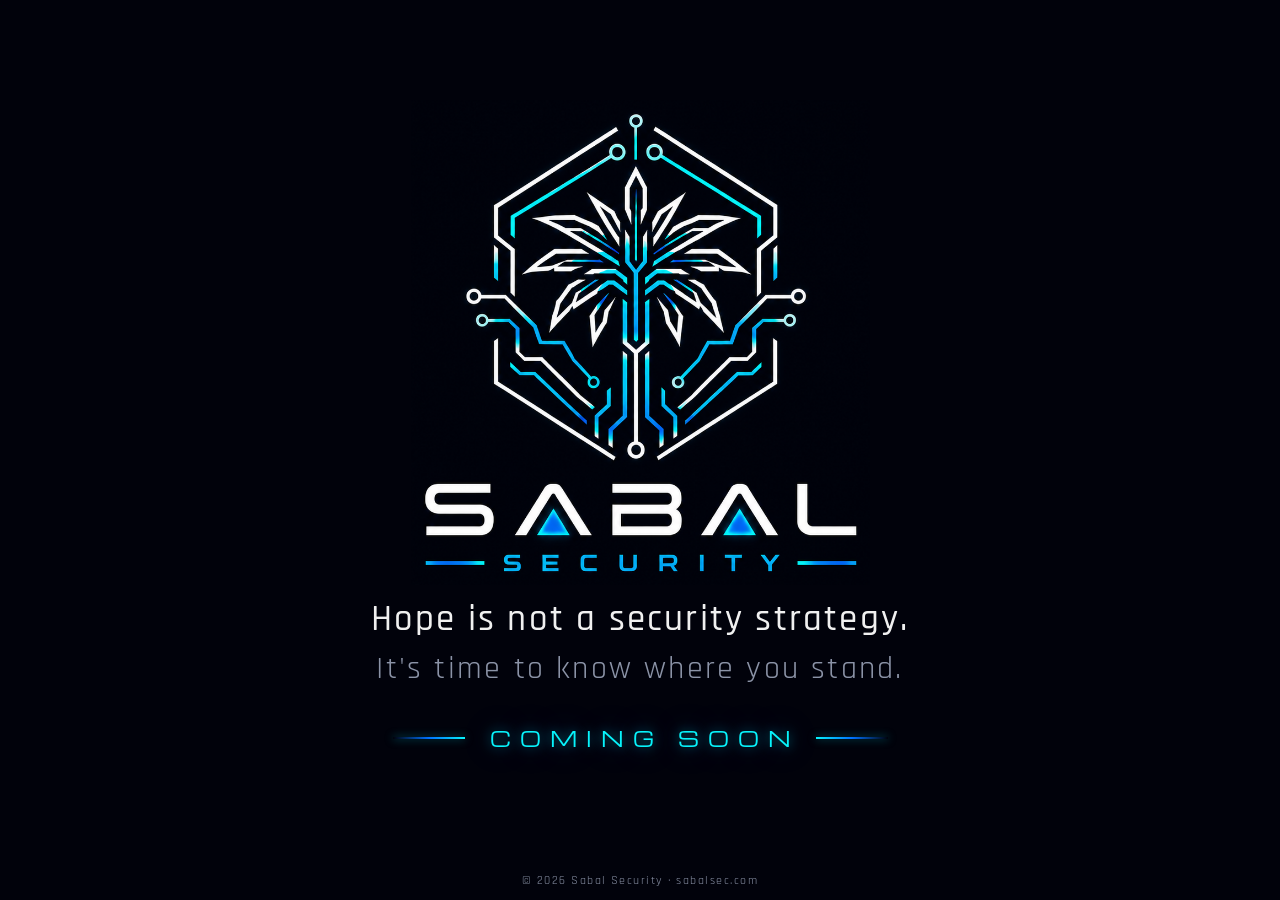
==== index.html @ d42659d3 "Add files via upload" ====
<!DOCTYPE html>
<html lang="en">
<head>
  <meta charset="UTF-8">
  <meta name="viewport" content="width=device-width, initial-scale=1.0">
  <title>Sabal Security — Coming Soon</title>
  <meta name="description" content="Sabal Security — penetration testing. Hope is not a security strategy. It's time to know where you stand. Coming soon.">
  <meta name="theme-color" content="#01020b">
  <link rel="canonical" href="https://sabalsec.com/">

  <!-- Open Graph / social -->
  <meta property="og:title" content="Sabal Security — Coming Soon">
  <meta property="og:description" content="Hope is not a security strategy. It's time to know where you stand.">
  <meta property="og:type" content="website">
  <meta property="og:url" content="https://sabalsec.com/">
  <meta property="og:image" content="https://sabalsec.com/assets/img/sabal-logo-full.png">

  <!-- Icons -->
  <link rel="icon" type="image/png" href="assets/img/favicon.png">
  <link rel="apple-touch-icon" href="assets/img/apple-touch-icon.png">

  <!-- Fonts -->
  <link rel="preconnect" href="https://fonts.googleapis.com">
  <link rel="preconnect" href="https://fonts.gstatic.com" crossorigin>
  <link href="https://fonts.googleapis.com/css2?family=Michroma&family=Rajdhani:wght@400;500&display=swap" rel="stylesheet">

  <link rel="stylesheet" href="css/style.css">
</head>
<body>
  <main class="page">
    <img class="hero-logo" src="assets/img/sabal-logo-full.png"
         alt="Sabal Security logo — circuit-style palm tree inside a hexagon" width="832" height="880">

    <h1 class="tagline">
      <span class="line">Hope is not a security strategy.</span>
      <span class="line line-2">It's time to know where you stand.</span>
    </h1>

    <p class="coming-soon" aria-label="Coming soon">COMING&nbsp;SOON</p>
  </main>

  <footer class="site-footer">
    &copy; 2026 Sabal Security &middot; sabalsec.com
  </footer>
</body>
</html>
---- css/style.css ----
/* ==========================================================================
   SABAL SECURITY — Site Stylesheet
   Design tokens + base styles shared by all pages.
   Palette sampled from the primary logo (Logo/sabal-full-logo.png).
   ========================================================================== */

/* ---- Design tokens -------------------------------------------------------- */
:root {
  --color-bg: #01020b;          /* matches logo background exactly */
  --color-surface: #060a18;     /* slightly lifted panels (future use) */
  --color-white: #f0f0f0;
  --color-cyan: #07f4fc;        /* bright neon cyan */
  --color-cyan-mid: #13d8dc;
  --color-blue: #0071ff;        /* electric blue */
  --color-blue-mid: #02a0d5;
  --color-dim: #8b93a7;         /* muted text on dark */

  --font-display: 'Michroma', 'Segoe UI', sans-serif;  /* wide, squared — echoes logo lettering */
  --font-body: 'Rajdhani', 'Segoe UI', sans-serif;

  --glow-cyan: 0 0 12px rgba(7, 244, 252, 0.55), 0 0 32px rgba(0, 113, 255, 0.35);
  --max-width: 1080px;
}

/* ---- Base ------------------------------------------------------------------ */
*, *::before, *::after { box-sizing: border-box; }

html, body {
  margin: 0;
  padding: 0;
  height: 100%;
}

body {
  background: var(--color-bg);
  color: var(--color-white);
  font-family: var(--font-body);
  font-weight: 400;
  -webkit-font-smoothing: antialiased;
  text-rendering: optimizeLegibility;
  min-height: 100vh;
  min-height: 100dvh;
  display: flex;
  flex-direction: column;
}

img { max-width: 100%; height: auto; display: block; }

a { color: var(--color-cyan-mid); text-decoration: none; }
a:hover, a:focus-visible { color: var(--color-cyan); }

/* ---- Layout ---------------------------------------------------------------- */
.page {
  flex: 1;
  min-height: 0;
  display: flex;
  flex-direction: column;
  align-items: center;
  justify-content: center;
  text-align: center;
  padding: 0.75rem 1.25rem 0;
}

.site-footer {
  flex-shrink: 0;
  padding: 0.75rem;
  font-size: 0.78rem;
  letter-spacing: 0.12em;
  color: var(--color-dim);
  text-align: center;
}

/* ---- Coming soon page ------------------------------------------------------ */
/* Logo asset is 832x880 (h = 1.058w); the 51vh width cap keeps its height ~54vh
   so logo + tagline + coming-soon + footer always fit one viewport. */
.hero-logo {
  width: min(80vw, 51vh, 500px);
  margin: 0 auto;
}

.tagline {
  margin: 0.5rem 0 0;
  font-size: clamp(1.4rem, 1.1rem + 1.7vw, 2.3rem);
  font-weight: 500;
  letter-spacing: 0.06em;
  line-height: 1.45;
}

.tagline .line {
  display: block;
}

.tagline .line-2 {
  color: var(--color-dim);
  font-weight: 400;
  font-size: 0.86em;
}

/* "COMING SOON" — echoes the — SECURITY — treatment in the logo */
.coming-soon {
  display: flex;
  align-items: center;
  gap: 1rem;
  margin-top: clamp(1.25rem, 3.5vh, 2.25rem);
  font-family: var(--font-display);
  font-size: clamp(0.9rem, 0.65rem + 1.1vw, 1.25rem);
  letter-spacing: 0.45em;
  text-indent: 0.45em; /* visually balance letter-spacing */
  color: var(--color-cyan);
  text-shadow: var(--glow-cyan);
  animation: pulse 3.2s ease-in-out infinite;
}

.coming-soon::before,
.coming-soon::after {
  content: "";
  display: block;
  width: clamp(2rem, 8vw, 4.5rem);
  height: 2px;
  background: linear-gradient(90deg, transparent, var(--color-blue), var(--color-cyan));
  box-shadow: 0 0 8px rgba(7, 244, 252, 0.5);
}

.coming-soon::after {
  background: linear-gradient(90deg, var(--color-cyan), var(--color-blue), transparent);
}

@keyframes pulse {
  0%, 100% { opacity: 1; }
  50% { opacity: 0.65; }
}

/* ---- Utility (future pages) ------------------------------------------------ */
.container {
  width: 100%;
  max-width: var(--max-width);
  margin-inline: auto;
  padding-inline: 1.25rem;
}

.text-cyan { color: var(--color-cyan); }
.text-dim { color: var(--color-dim); }

/* ---- Mobile ---------------------------------------------------------------- */
@media (max-width: 480px) {
  .hero-logo { width: min(86vw, 48vh); }
  .coming-soon { gap: 0.75rem; letter-spacing: 0.32em; text-indent: 0.32em; }
}

/* ---- Accessibility --------------------------------------------------------- */
@media (prefers-reduced-motion: reduce) {
  *, *::before, *::after { animation: none !important; transition: none !important; }
}
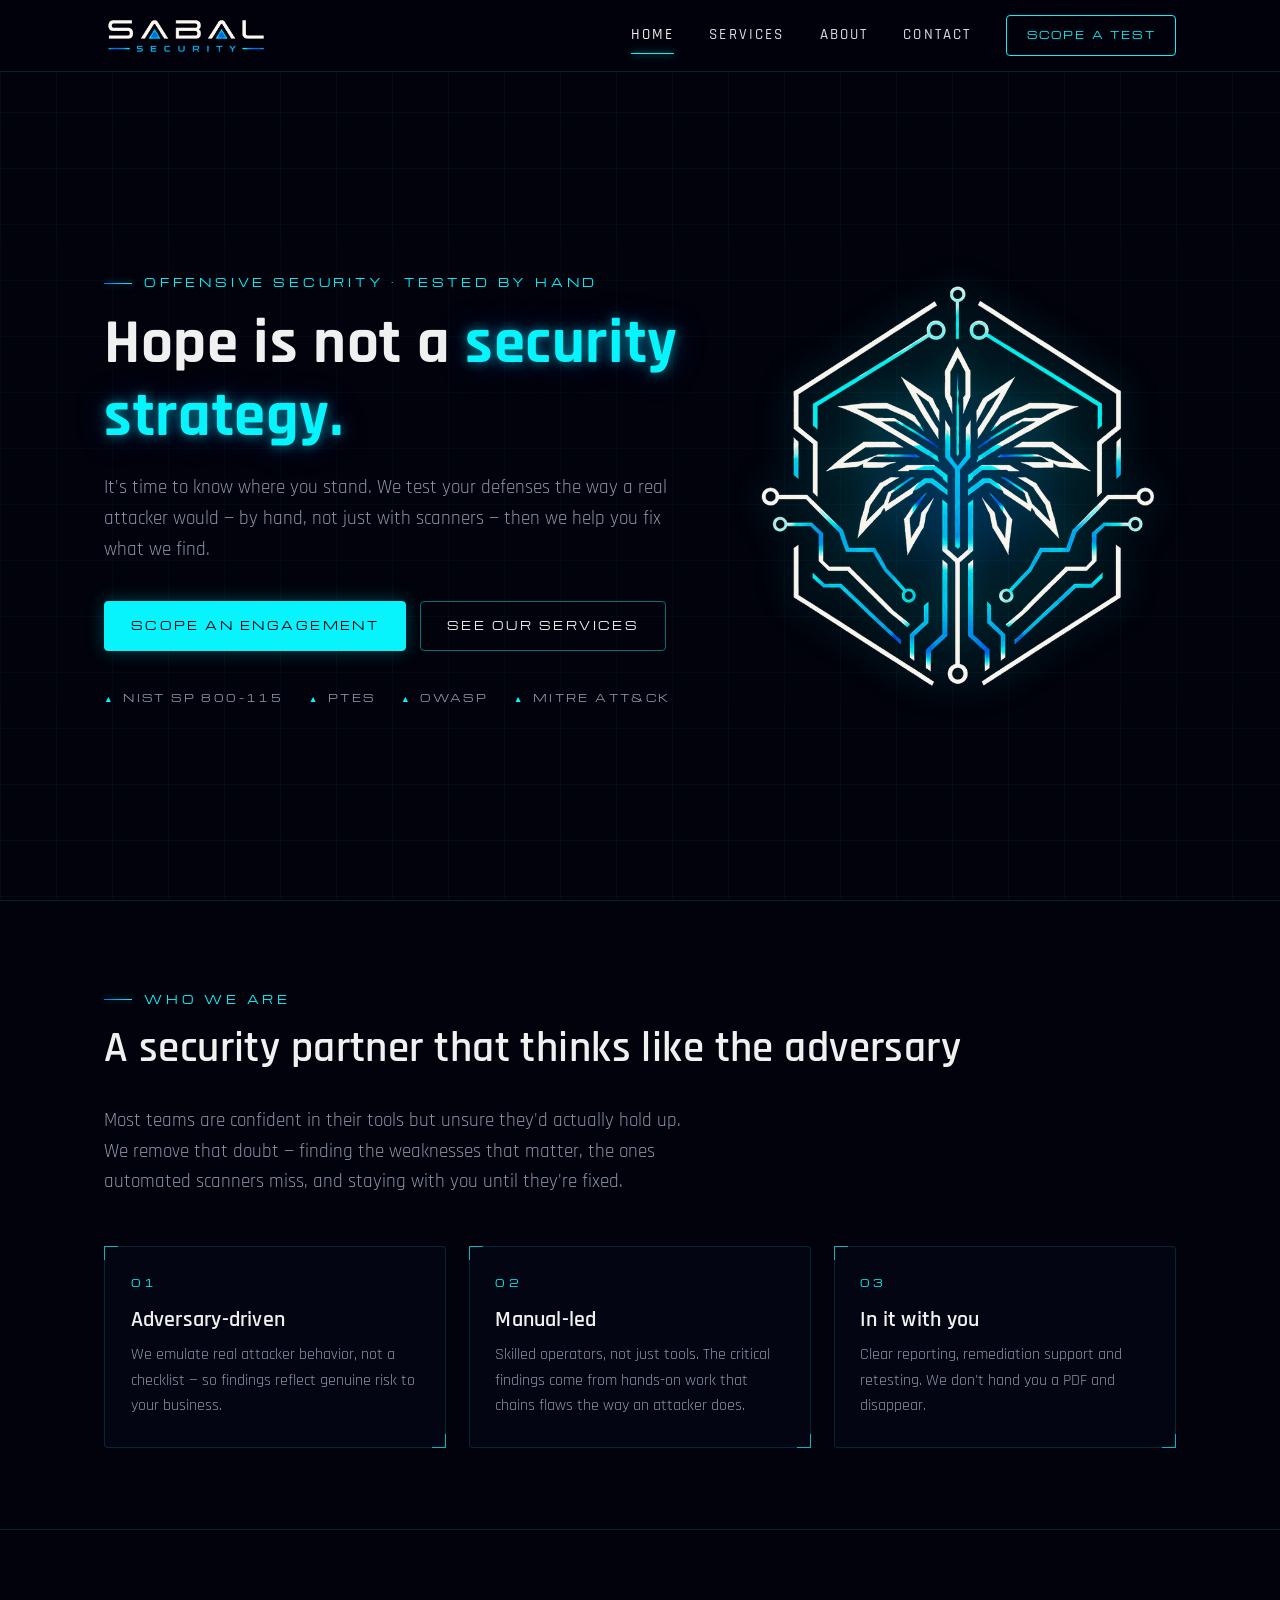
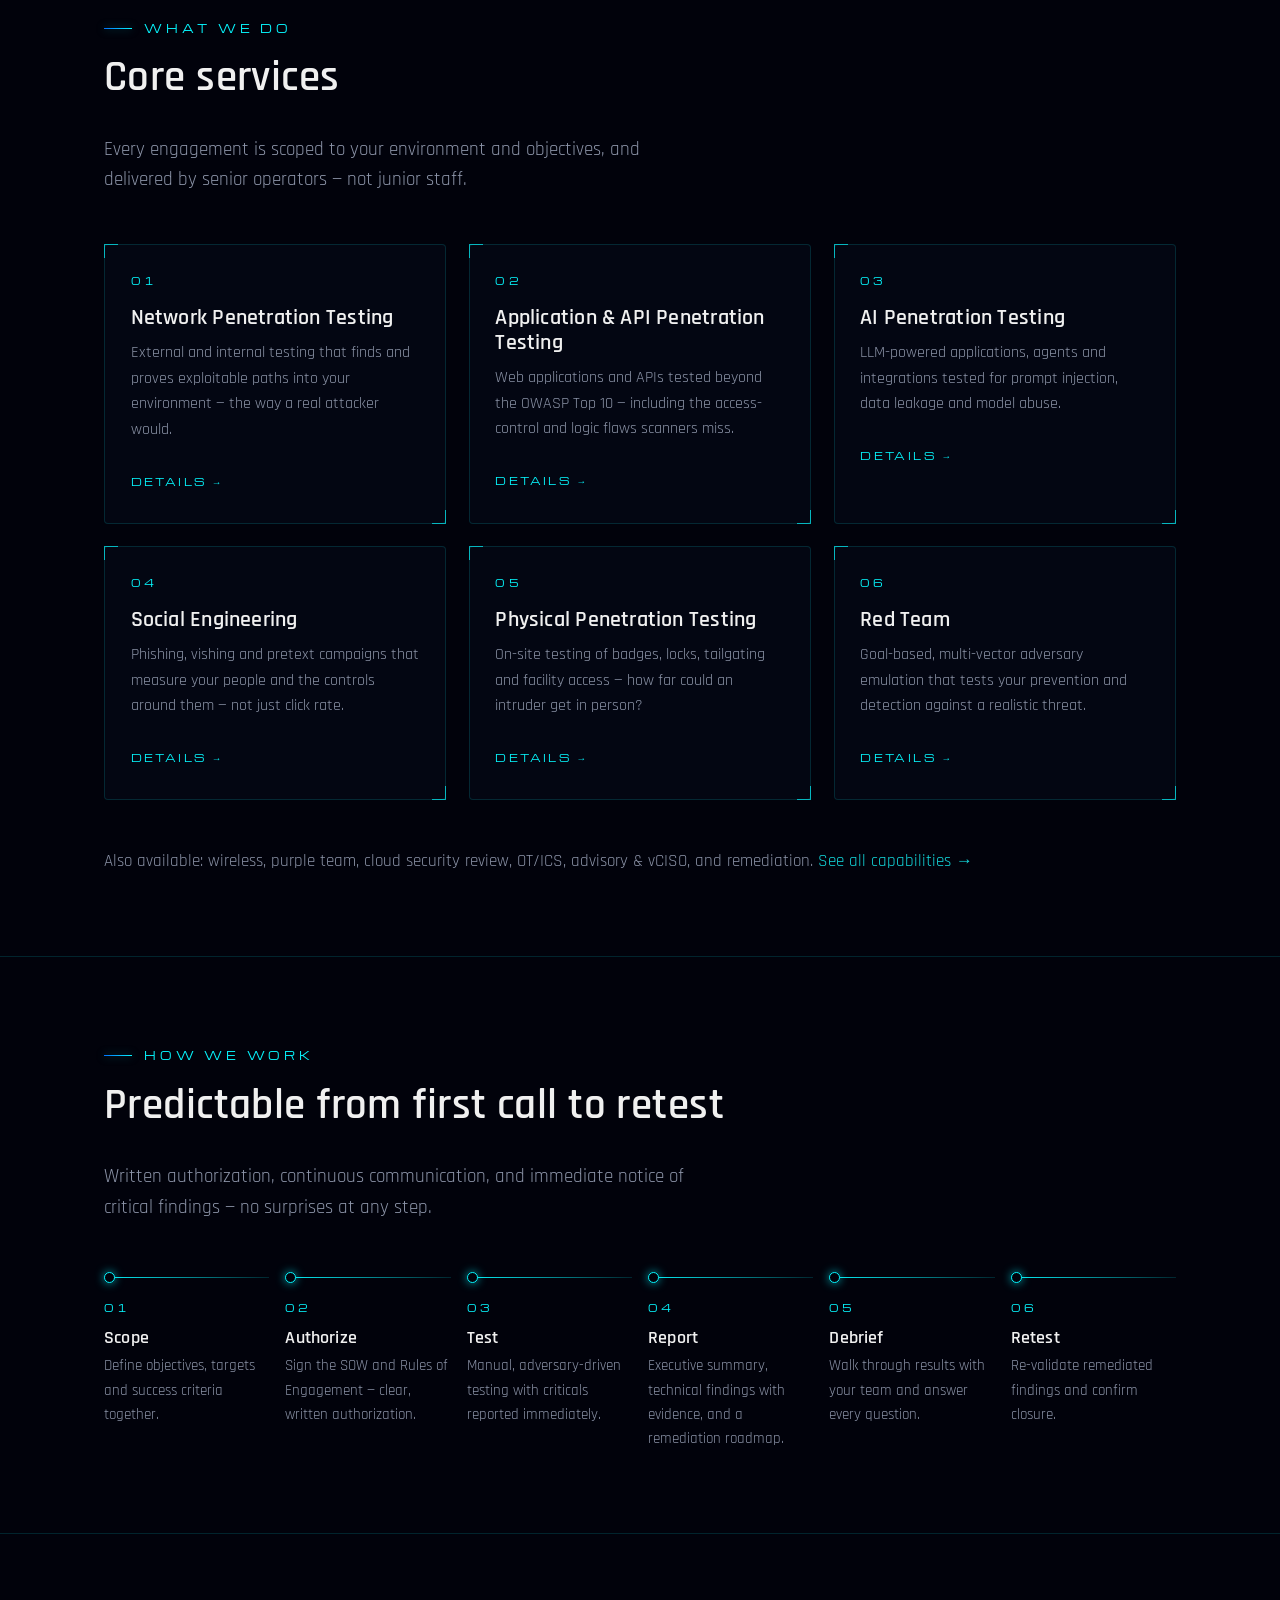
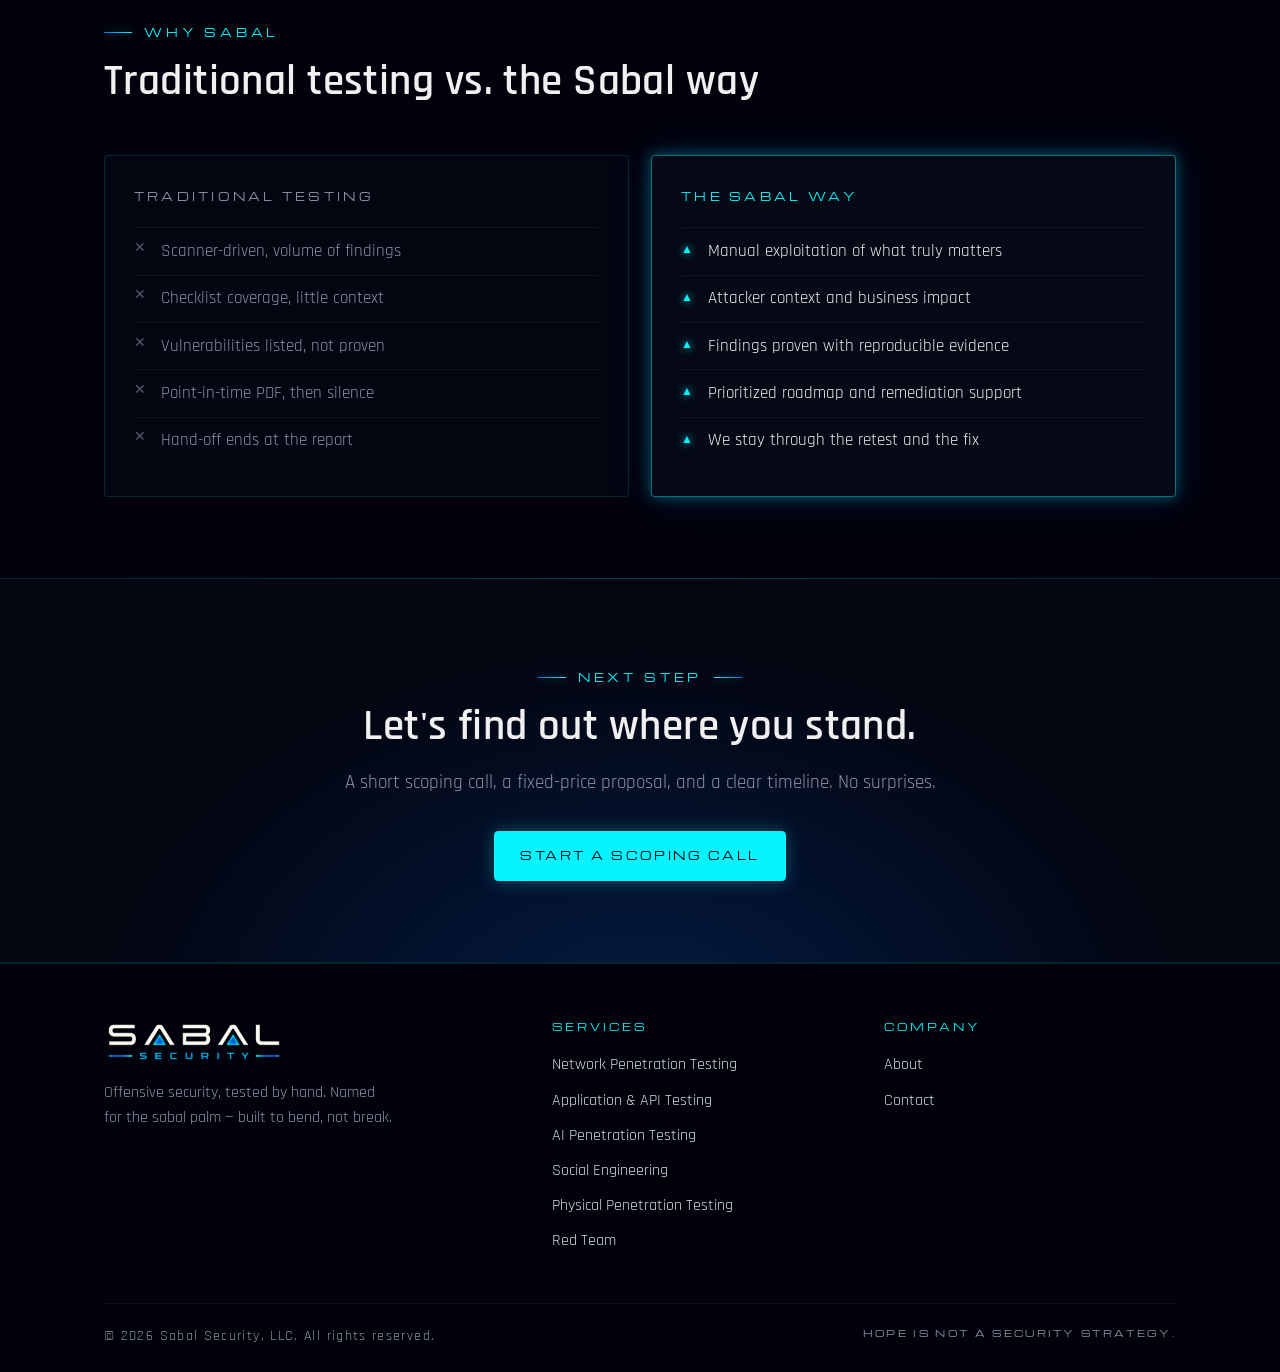
==== commit 29e5444c: "Sabal Security website" ====
--- a/index.html
+++ b/index.html
@@ -3,44 +3,266 @@
 <head>
   <meta charset="UTF-8">
   <meta name="viewport" content="width=device-width, initial-scale=1.0">
-  <title>Sabal Security — Coming Soon</title>
-  <meta name="description" content="Sabal Security — penetration testing. Hope is not a security strategy. It's time to know where you stand. Coming soon.">
+  <title>Sabal Security — Penetration Testing &amp; Offensive Security</title>
+  <meta name="description" content="Sabal Security is an offensive-security firm. Manual, expert-led penetration testing of your network, applications, AI, people and facilities — then we help you fix what we find.">
   <meta name="theme-color" content="#01020b">
   <link rel="canonical" href="https://sabalsec.com/">
 
-  <!-- Open Graph / social -->
-  <meta property="og:title" content="Sabal Security — Coming Soon">
+  <meta property="og:title" content="Sabal Security — Penetration Testing &amp; Offensive Security">
   <meta property="og:description" content="Hope is not a security strategy. It's time to know where you stand.">
   <meta property="og:type" content="website">
   <meta property="og:url" content="https://sabalsec.com/">
   <meta property="og:image" content="https://sabalsec.com/assets/img/sabal-logo-full.png">
 
-  <!-- Icons -->
   <link rel="icon" type="image/png" href="assets/img/favicon.png">
   <link rel="apple-touch-icon" href="assets/img/apple-touch-icon.png">
 
-  <!-- Fonts -->
   <link rel="preconnect" href="https://fonts.googleapis.com">
   <link rel="preconnect" href="https://fonts.gstatic.com" crossorigin>
-  <link href="https://fonts.googleapis.com/css2?family=Michroma&family=Rajdhani:wght@400;500&display=swap" rel="stylesheet">
-
+  <link href="https://fonts.googleapis.com/css2?family=Michroma&family=Rajdhani:wght@400;500;600;700&display=swap" rel="stylesheet">
   <link rel="stylesheet" href="css/style.css">
 </head>
 <body>
-  <main class="page">
-    <img class="hero-logo" src="assets/img/sabal-logo-full.png"
-         alt="Sabal Security logo — circuit-style palm tree inside a hexagon" width="832" height="880">
-
-    <h1 class="tagline">
-      <span class="line">Hope is not a security strategy.</span>
-      <span class="line line-2">It's time to know where you stand.</span>
-    </h1>
-
-    <p class="coming-soon" aria-label="Coming soon">COMING&nbsp;SOON</p>
+
+  <header class="nav">
+    <div class="container nav__inner">
+      <a class="nav__logo" href="index.html" aria-label="Sabal Security home">
+        <img src="assets/img/sabal-wordmark.png" alt="Sabal Security" width="540" height="132">
+      </a>
+      <button class="nav__toggle" aria-expanded="false" aria-controls="nav-links" aria-label="Toggle menu">
+        <span></span><span></span><span></span>
+      </button>
+      <nav class="nav__links" id="nav-links">
+        <a href="index.html" aria-current="page">Home</a>
+        <a href="services.html">Services</a>
+        <a href="about.html">About</a>
+        <a href="contact.html">Contact</a>
+        <a class="btn" href="contact.html">Scope a test</a>
+      </nav>
+    </div>
+  </header>
+
+  <main>
+
+    <!-- Hero -->
+    <section class="hero">
+      <div class="container hero__grid">
+        <div>
+          <p class="eyebrow">Offensive security · Tested by hand</p>
+          <h1>Hope is not a <span class="accent">security strategy.</span></h1>
+          <p class="lead">It's time to know where you stand. We test your defenses the way a real attacker would — by hand, not just with scanners — then we help you fix what we find.</p>
+          <div class="btn-row">
+            <a class="btn btn--primary" href="contact.html">Scope an engagement</a>
+            <a class="btn btn--ghost" href="services.html">See our services</a>
+          </div>
+          <div class="hero__meta">
+            <span>NIST SP 800-115</span>
+            <span>PTES</span>
+            <span>OWASP</span>
+            <span>MITRE ATT&amp;CK</span>
+          </div>
+        </div>
+        <div class="hero__mark">
+          <img src="assets/img/sabal-mark.png" alt="" width="689" height="700">
+        </div>
+      </div>
+    </section>
+
+    <!-- Who we are -->
+    <section class="section section--line">
+      <div class="container">
+        <p class="eyebrow">Who we are</p>
+        <h2>A security partner that thinks like the adversary</h2>
+        <p class="lead mt-2">Most teams are confident in their tools but unsure they'd actually hold up. We remove that doubt — finding the weaknesses that matter, the ones automated scanners miss, and staying with you until they're fixed.</p>
+
+        <div class="grid grid--3 mt-3">
+          <div class="card">
+            <span class="card__num">01</span>
+            <h3>Adversary-driven</h3>
+            <p>We emulate real attacker behavior, not a checklist — so findings reflect genuine risk to your business.</p>
+          </div>
+          <div class="card">
+            <span class="card__num">02</span>
+            <h3>Manual-led</h3>
+            <p>Skilled operators, not just tools. The critical findings come from hands-on work that chains flaws the way an attacker does.</p>
+          </div>
+          <div class="card">
+            <span class="card__num">03</span>
+            <h3>In it with you</h3>
+            <p>Clear reporting, remediation support and retesting. We don't hand you a PDF and disappear.</p>
+          </div>
+        </div>
+      </div>
+    </section>
+
+    <!-- Core services -->
+    <section class="section section--line" id="services">
+      <div class="container">
+        <p class="eyebrow">What we do</p>
+        <h2>Core services</h2>
+        <p class="lead mt-2">Every engagement is scoped to your environment and objectives, and delivered by senior operators — not junior staff.</p>
+
+        <div class="grid grid--3 mt-3">
+          <a class="card card--link" href="services.html#network">
+            <span class="card__num">01</span>
+            <h3>Network Penetration Testing</h3>
+            <p>External and internal testing that finds and proves exploitable paths into your environment — the way a real attacker would.</p>
+            <span class="card__more">Details</span>
+          </a>
+          <a class="card card--link" href="services.html#application">
+            <span class="card__num">02</span>
+            <h3>Application &amp; API Penetration Testing</h3>
+            <p>Web applications and APIs tested beyond the OWASP Top 10 — including the access-control and logic flaws scanners miss.</p>
+            <span class="card__more">Details</span>
+          </a>
+          <a class="card card--link" href="services.html#ai">
+            <span class="card__num">03</span>
+            <h3>AI Penetration Testing</h3>
+            <p>LLM-powered applications, agents and integrations tested for prompt injection, data leakage and model abuse.</p>
+            <span class="card__more">Details</span>
+          </a>
+          <a class="card card--link" href="services.html#social">
+            <span class="card__num">04</span>
+            <h3>Social Engineering</h3>
+            <p>Phishing, vishing and pretext campaigns that measure your people and the controls around them — not just click rate.</p>
+            <span class="card__more">Details</span>
+          </a>
+          <a class="card card--link" href="services.html#physical">
+            <span class="card__num">05</span>
+            <h3>Physical Penetration Testing</h3>
+            <p>On-site testing of badges, locks, tailgating and facility access — how far could an intruder get in person?</p>
+            <span class="card__more">Details</span>
+          </a>
+          <a class="card card--link" href="services.html#redteam">
+            <span class="card__num">06</span>
+            <h3>Red Team</h3>
+            <p>Goal-based, multi-vector adversary emulation that tests your prevention and detection against a realistic threat.</p>
+            <span class="card__more">Details</span>
+          </a>
+        </div>
+
+        <p class="mt-3" style="color:var(--dim)">Also available: wireless, purple team, cloud security review, OT/ICS, advisory &amp; vCISO, and remediation. <a href="services.html#more">See all capabilities →</a></p>
+      </div>
+    </section>
+
+    <!-- How we work -->
+    <section class="section section--line">
+      <div class="container">
+        <p class="eyebrow">How we work</p>
+        <h2>Predictable from first call to retest</h2>
+        <p class="lead mt-2">Written authorization, continuous communication, and immediate notice of critical findings — no surprises at any step.</p>
+
+        <div class="process mt-3">
+          <div class="process__step">
+            <span class="process__num">01</span>
+            <h3>Scope</h3>
+            <p>Define objectives, targets and success criteria together.</p>
+          </div>
+          <div class="process__step">
+            <span class="process__num">02</span>
+            <h3>Authorize</h3>
+            <p>Sign the SOW and Rules of Engagement — clear, written authorization.</p>
+          </div>
+          <div class="process__step">
+            <span class="process__num">03</span>
+            <h3>Test</h3>
+            <p>Manual, adversary-driven testing with criticals reported immediately.</p>
+          </div>
+          <div class="process__step">
+            <span class="process__num">04</span>
+            <h3>Report</h3>
+            <p>Executive summary, technical findings with evidence, and a remediation roadmap.</p>
+          </div>
+          <div class="process__step">
+            <span class="process__num">05</span>
+            <h3>Debrief</h3>
+            <p>Walk through results with your team and answer every question.</p>
+          </div>
+          <div class="process__step">
+            <span class="process__num">06</span>
+            <h3>Retest</h3>
+            <p>Re-validate remediated findings and confirm closure.</p>
+          </div>
+        </div>
+      </div>
+    </section>
+
+    <!-- Why Sabal -->
+    <section class="section section--line">
+      <div class="container">
+        <p class="eyebrow">Why Sabal</p>
+        <h2>Traditional testing vs. the Sabal way</h2>
+
+        <div class="compare mt-3">
+          <div class="compare__col">
+            <p class="compare__title">Traditional testing</p>
+            <ul>
+              <li>Scanner-driven, volume of findings</li>
+              <li>Checklist coverage, little context</li>
+              <li>Vulnerabilities listed, not proven</li>
+              <li>Point-in-time PDF, then silence</li>
+              <li>Hand-off ends at the report</li>
+            </ul>
+          </div>
+          <div class="compare__col compare__col--sabal">
+            <p class="compare__title">The Sabal way</p>
+            <ul>
+              <li>Manual exploitation of what truly matters</li>
+              <li>Attacker context and business impact</li>
+              <li>Findings proven with reproducible evidence</li>
+              <li>Prioritized roadmap and remediation support</li>
+              <li>We stay through the retest and the fix</li>
+            </ul>
+          </div>
+        </div>
+      </div>
+    </section>
+
+    <!-- CTA -->
+    <section class="cta-band">
+      <div class="container">
+        <p class="eyebrow center">Next step</p>
+        <h2>Let's find out where you stand.</h2>
+        <p class="lead">A short scoping call, a fixed-price proposal, and a clear timeline. No surprises.</p>
+        <a class="btn btn--primary" href="contact.html">Start a scoping call</a>
+      </div>
+    </section>
+
   </main>
 
-  <footer class="site-footer">
-    &copy; 2026 Sabal Security &middot; sabalsec.com
+  <footer class="footer">
+    <div class="container">
+      <div class="footer__grid">
+        <div class="footer__brand">
+          <img src="assets/img/sabal-wordmark.png" alt="Sabal Security" width="540" height="132">
+          <p>Offensive security, tested by hand. Named for the sabal palm — built to bend, not break.</p>
+        </div>
+        <div>
+          <p class="footer__title">Services</p>
+          <ul>
+            <li><a href="services.html#network">Network Penetration Testing</a></li>
+            <li><a href="services.html#application">Application &amp; API Testing</a></li>
+            <li><a href="services.html#ai">AI Penetration Testing</a></li>
+            <li><a href="services.html#social">Social Engineering</a></li>
+            <li><a href="services.html#physical">Physical Penetration Testing</a></li>
+            <li><a href="services.html#redteam">Red Team</a></li>
+          </ul>
+        </div>
+        <div>
+          <p class="footer__title">Company</p>
+          <ul>
+            <li><a href="about.html">About</a></li>
+            <li><a href="contact.html">Contact</a></li>
+          </ul>
+        </div>
+      </div>
+      <div class="footer__bottom">
+        <span>&copy; 2026 Sabal Security, LLC. All rights reserved.</span>
+        <span class="footer__tag">Hope is not a security strategy.</span>
+      </div>
+    </div>
   </footer>
+
+  <script src="js/main.js" defer></script>
 </body>
 </html>
--- a/css/style.css
+++ b/css/style.css
@@ -1,153 +1,680 @@
 /* ==========================================================================
    SABAL SECURITY — Site Stylesheet
-   Design tokens + base styles shared by all pages.
-   Palette sampled from the primary logo (Logo/sabal-full-logo.png).
+   Design tokens + base + components, shared by every page.
+   Palette sampled from the primary logo.
    ========================================================================== */
 
-/* ---- Design tokens -------------------------------------------------------- */
+/* ---- Tokens ---------------------------------------------------------------- */
 :root {
-  --color-bg: #01020b;          /* matches logo background exactly */
-  --color-surface: #060a18;     /* slightly lifted panels (future use) */
-  --color-white: #f0f0f0;
-  --color-cyan: #07f4fc;        /* bright neon cyan */
-  --color-cyan-mid: #13d8dc;
-  --color-blue: #0071ff;        /* electric blue */
-  --color-blue-mid: #02a0d5;
-  --color-dim: #8b93a7;         /* muted text on dark */
-
-  --font-display: 'Michroma', 'Segoe UI', sans-serif;  /* wide, squared — echoes logo lettering */
+  --bg: #01020b;
+  --bg-2: #060a18;
+  --bg-3: #0a1226;
+  --white: #f0f0f0;
+  --text: #d5dae6;
+  --dim: #8b93a7;
+  --cyan: #07f4fc;
+  --cyan-mid: #13d8dc;
+  --blue: #0071ff;
+  --blue-mid: #02a0d5;
+
+  --line: rgba(7, 244, 252, 0.14);
+  --line-strong: rgba(7, 244, 252, 0.45);
+  --glow: 0 0 14px rgba(7, 244, 252, 0.35), 0 0 40px rgba(0, 113, 255, 0.18);
+  --glow-text: 0 0 12px rgba(7, 244, 252, 0.55), 0 0 32px rgba(0, 113, 255, 0.35);
+
+  --font-display: 'Michroma', 'Segoe UI', sans-serif;
   --font-body: 'Rajdhani', 'Segoe UI', sans-serif;
 
-  --glow-cyan: 0 0 12px rgba(7, 244, 252, 0.55), 0 0 32px rgba(0, 113, 255, 0.35);
-  --max-width: 1080px;
+  --container: 1120px;
+  --nav-h: 72px;
+  --radius: 4px;
 }
 
 /* ---- Base ------------------------------------------------------------------ */
 *, *::before, *::after { box-sizing: border-box; }
 
-html, body {
+html { scroll-behavior: smooth; -webkit-text-size-adjust: 100%; }
+
+body {
   margin: 0;
-  padding: 0;
-  height: 100%;
-}
-
-body {
-  background: var(--color-bg);
-  color: var(--color-white);
+  background: var(--bg);
+  color: var(--text);
   font-family: var(--font-body);
-  font-weight: 400;
+  font-size: 1.0625rem;
+  line-height: 1.6;
   -webkit-font-smoothing: antialiased;
   text-rendering: optimizeLegibility;
-  min-height: 100vh;
-  min-height: 100dvh;
+  overflow-x: hidden;
+}
+
+/* Tron grid — fixed, faint, fades toward the bottom */
+body::before {
+  content: "";
+  position: fixed;
+  inset: 0;
+  z-index: -1;
+  pointer-events: none;
+  background-image:
+    linear-gradient(rgba(7, 244, 252, 0.055) 1px, transparent 1px),
+    linear-gradient(90deg, rgba(7, 244, 252, 0.055) 1px, transparent 1px);
+  background-size: 56px 56px;
+  -webkit-mask-image: linear-gradient(to bottom, rgba(0,0,0,1) 0%, rgba(0,0,0,0.55) 45%, rgba(0,0,0,0.85) 100%);
+          mask-image: linear-gradient(to bottom, rgba(0,0,0,1) 0%, rgba(0,0,0,0.55) 45%, rgba(0,0,0,0.85) 100%);
+}
+
+img { max-width: 100%; height: auto; display: block; }
+
+a { color: var(--cyan-mid); text-decoration: none; transition: color .2s ease; }
+a:hover, a:focus-visible { color: var(--cyan); }
+
+h1, h2, h3, h4 {
+  margin: 0;
+  color: var(--white);
+  font-family: var(--font-body);
+  font-weight: 600;
+  line-height: 1.15;
+  letter-spacing: 0.01em;
+}
+h1 { font-size: clamp(2.3rem, 1.4rem + 3.2vw, 4rem); font-weight: 700; }
+h2 { font-size: clamp(1.8rem, 1.3rem + 1.8vw, 2.7rem); }
+h3 { font-size: 1.35rem; }
+p  { margin: 0 0 1rem; }
+p:last-child { margin-bottom: 0; }
+
+ul { margin: 0; padding: 0; list-style: none; }
+
+.container {
+  width: 100%;
+  max-width: var(--container);
+  margin-inline: auto;
+  padding-inline: 1.5rem;
+}
+
+.section { padding: clamp(4rem, 9vh, 6.5rem) 0; }
+.section--tight { padding: clamp(2.5rem, 6vh, 4rem) 0; }
+.section--line { border-top: 1px solid var(--line); }
+
+.lead { font-size: 1.2rem; color: var(--dim); max-width: 60ch; }
+.center { text-align: center; }
+.center .lead { margin-inline: auto; }
+.mt-2 { margin-top: 2rem; }
+.mt-3 { margin-top: 3rem; }
+
+:focus-visible { outline: 2px solid var(--cyan); outline-offset: 3px; }
+
+/* ---- Eyebrow / labels (echoes the — SECURITY — treatment) ------------------ */
+.eyebrow {
+  display: inline-flex;
+  align-items: center;
+  gap: 0.75rem;
+  margin: 0 0 1rem;
+  font-family: var(--font-display);
+  font-size: 0.68rem;
+  letter-spacing: 0.35em;
+  text-transform: uppercase;
+  color: var(--cyan);
+}
+.eyebrow::before {
+  content: "";
+  width: 28px;
+  height: 1px;
+  background: linear-gradient(90deg, var(--blue), var(--cyan));
+  box-shadow: 0 0 8px rgba(7, 244, 252, 0.5);
+}
+.center .eyebrow::after,
+.eyebrow.center::after {
+  content: "";
+  width: 28px;
+  height: 1px;
+  background: linear-gradient(90deg, var(--cyan), var(--blue));
+  box-shadow: 0 0 8px rgba(7, 244, 252, 0.5);
+}
+
+/* Glowing divider line */
+.rule {
+  height: 1px;
+  border: 0;
+  margin: 0;
+  background: linear-gradient(90deg, transparent, var(--blue) 30%, var(--cyan) 50%, var(--blue) 70%, transparent);
+  box-shadow: 0 0 10px rgba(7, 244, 252, 0.35);
+  opacity: 0.8;
+}
+
+/* ---- Buttons --------------------------------------------------------------- */
+.btn {
+  display: inline-flex;
+  align-items: center;
+  justify-content: center;
+  gap: 0.6rem;
+  padding: 0.95rem 1.6rem;
+  border: 1px solid var(--cyan);
+  border-radius: var(--radius);
+  background: transparent;
+  color: var(--cyan);
+  font-family: var(--font-display);
+  font-size: 0.7rem;
+  letter-spacing: 0.22em;
+  text-transform: uppercase;
+  cursor: pointer;
+  transition: background .2s ease, color .2s ease, box-shadow .2s ease, transform .2s ease;
+}
+.btn:hover, .btn:focus-visible {
+  background: rgba(7, 244, 252, 0.1);
+  color: var(--cyan);
+  box-shadow: var(--glow);
+  transform: translateY(-1px);
+}
+.btn--primary {
+  background: var(--cyan);
+  color: var(--bg);
+  box-shadow: 0 0 18px rgba(7, 244, 252, 0.28);
+}
+.btn--primary:hover, .btn--primary:focus-visible {
+  background: #4ff7fd;
+  color: var(--bg);
+  box-shadow: 0 0 26px rgba(7, 244, 252, 0.5);
+}
+.btn--ghost { border-color: var(--line-strong); color: var(--white); }
+.btn--ghost:hover { border-color: var(--cyan); }
+.btn-row { display: flex; flex-wrap: wrap; gap: 0.9rem; }
+
+/* ---- Navigation ------------------------------------------------------------ */
+.nav {
+  position: sticky;
+  top: 0;
+  z-index: 50;
+  height: var(--nav-h);
+  background: rgba(1, 2, 11, 0.78);
+  backdrop-filter: blur(12px);
+  -webkit-backdrop-filter: blur(12px);
+  border-bottom: 1px solid var(--line);
+}
+.nav__inner {
+  height: 100%;
+  display: flex;
+  align-items: center;
+  justify-content: space-between;
+  gap: 1.5rem;
+}
+.nav__logo img { height: 40px; width: auto; }
+.nav__links {
+  display: flex;
+  align-items: center;
+  gap: 2.2rem;
+}
+.nav__links a {
+  font-family: var(--font-body);
+  font-weight: 500;
+  font-size: 0.95rem;
+  letter-spacing: 0.14em;
+  text-transform: uppercase;
+  color: var(--text);
+  position: relative;
+  padding: 0.4rem 0;
+}
+.nav__links a::after {
+  content: "";
+  position: absolute;
+  left: 0; right: 0; bottom: 0;
+  height: 1px;
+  background: var(--cyan);
+  box-shadow: 0 0 8px var(--cyan);
+  transform: scaleX(0);
+  transform-origin: left;
+  transition: transform .25s ease;
+}
+.nav__links a:hover::after,
+.nav__links a[aria-current="page"]::after { transform: scaleX(1); }
+.nav__links a[aria-current="page"] { color: var(--white); }
+.nav__links .btn {
+  padding: 0.7rem 1.2rem;
+  font-family: var(--font-display);
+  font-size: 0.62rem;
+  letter-spacing: 0.22em;
+  color: var(--cyan);
+}
+.nav__links .btn::after { display: none; }
+
+.nav__toggle {
+  display: none;
+  width: 44px; height: 44px;
+  padding: 0;
+  border: 1px solid var(--line-strong);
+  border-radius: var(--radius);
+  background: transparent;
+  cursor: pointer;
+  flex-direction: column;
+  align-items: center;
+  justify-content: center;
+  gap: 6px;
+}
+.nav__toggle span {
+  display: block;
+  width: 20px; height: 2px;
+  background: var(--cyan);
+  box-shadow: 0 0 6px var(--cyan);
+  transition: transform .25s ease, opacity .25s ease;
+}
+.nav__toggle[aria-expanded="true"] span:nth-child(1) { transform: translateY(8px) rotate(45deg); }
+.nav__toggle[aria-expanded="true"] span:nth-child(2) { opacity: 0; }
+.nav__toggle[aria-expanded="true"] span:nth-child(3) { transform: translateY(-8px) rotate(-45deg); }
+
+/* ---- Hero ------------------------------------------------------------------ */
+.hero {
+  position: relative;
+  min-height: calc(100vh - var(--nav-h));
+  min-height: calc(100dvh - var(--nav-h));
+  display: flex;
+  align-items: center;
+  padding: 3rem 0;
+  overflow: hidden;
+}
+.hero__grid {
+  display: grid;
+  grid-template-columns: 1.15fr 0.85fr;
+  align-items: center;
+  gap: 3rem;
+}
+.hero h1 { margin-bottom: 1.25rem; }
+.hero h1 .accent { color: var(--cyan); text-shadow: var(--glow-text); }
+.hero .lead { margin-bottom: 2.2rem; }
+.hero__mark {
+  position: relative;
+  display: flex;
+  justify-content: center;
+}
+.hero__mark::before {
+  content: "";
+  position: absolute;
+  inset: 10%;
+  border-radius: 50%;
+  background: radial-gradient(circle, rgba(0, 113, 255, 0.28) 0%, rgba(7, 244, 252, 0.08) 45%, transparent 70%);
+  filter: blur(10px);
+}
+.hero__mark img {
+  position: relative;
+  width: min(100%, 420px);
+  filter: drop-shadow(0 0 18px rgba(7, 244, 252, 0.35));
+  animation: float 7s ease-in-out infinite;
+}
+@keyframes float {
+  0%, 100% { transform: translateY(0); }
+  50% { transform: translateY(-10px); }
+}
+.hero__meta {
+  display: flex;
+  flex-wrap: wrap;
+  gap: 0.6rem 1.6rem;
+  margin-top: 2.5rem;
+  font-family: var(--font-display);
+  font-size: 0.6rem;
+  letter-spacing: 0.25em;
+  text-transform: uppercase;
+  color: var(--dim);
+}
+.hero__meta span::before { content: "▲"; color: var(--cyan); font-size: 0.55rem; margin-right: 0.5rem; }
+
+/* Sub-page header */
+.page-head {
+  padding: clamp(3.5rem, 9vh, 6rem) 0 clamp(2.5rem, 6vh, 4rem);
+  border-bottom: 1px solid var(--line);
+}
+.page-head h1 { margin-bottom: 1rem; }
+
+/* ---- Cards ----------------------------------------------------------------- */
+.grid { display: grid; gap: 1.4rem; }
+.grid--2 { grid-template-columns: repeat(2, minmax(0, 1fr)); }
+.grid--3 { grid-template-columns: repeat(3, minmax(0, 1fr)); }
+.grid--4 { grid-template-columns: repeat(4, minmax(0, 1fr)); }
+
+.card {
+  position: relative;
+  padding: 1.75rem 1.6rem;
+  background: rgba(6, 10, 24, 0.6);
+  border: 1px solid var(--line);
+  border-radius: var(--radius);
+  transition: border-color .25s ease, box-shadow .25s ease, transform .25s ease;
+}
+/* HUD corner brackets */
+.card::before, .card::after {
+  content: "";
+  position: absolute;
+  width: 14px; height: 14px;
+  border-color: var(--cyan);
+  border-style: solid;
+  opacity: 0.7;
+  transition: opacity .25s ease;
+}
+.card::before { top: -1px; left: -1px; border-width: 1px 0 0 1px; }
+.card::after  { bottom: -1px; right: -1px; border-width: 0 1px 1px 0; }
+.card:hover { border-color: var(--line-strong); box-shadow: var(--glow); transform: translateY(-3px); }
+.card:hover::before, .card:hover::after { opacity: 1; }
+
+.card__num {
+  display: block;
+  margin-bottom: 1rem;
+  font-family: var(--font-display);
+  font-size: 0.65rem;
+  letter-spacing: 0.3em;
+  color: var(--cyan);
+}
+.card h3 { margin-bottom: 0.6rem; }
+.card p { color: var(--dim); font-size: 1rem; }
+.card--link { display: block; color: inherit; }
+.card--link .card__more {
+  display: inline-block;
+  margin-top: 1rem;
+  font-family: var(--font-display);
+  font-size: 0.6rem;
+  letter-spacing: 0.25em;
+  text-transform: uppercase;
+  color: var(--cyan);
+}
+.card--link .card__more::after { content: " →"; }
+
+/* ---- Process (How we work) ------------------------------------------------- */
+.process {
+  display: grid;
+  grid-template-columns: repeat(6, minmax(0, 1fr));
+  gap: 1rem;
+  counter-reset: step;
+}
+.process__step { position: relative; padding-top: 1.4rem; }
+.process__step::before {
+  content: "";
+  position: absolute;
+  top: 5px; left: 0; right: 0;
+  height: 1px;
+  background: linear-gradient(90deg, var(--cyan), rgba(7, 244, 252, 0.15));
+}
+.process__step::after {
+  content: "";
+  position: absolute;
+  top: 0; left: 0;
+  width: 11px; height: 11px;
+  border-radius: 50%;
+  border: 1px solid var(--cyan);
+  background: var(--bg);
+  box-shadow: 0 0 10px rgba(7, 244, 252, 0.7);
+}
+.process__num {
+  font-family: var(--font-display);
+  font-size: 0.62rem;
+  letter-spacing: 0.3em;
+  color: var(--cyan);
+}
+.process__step h3 { font-size: 1.15rem; margin: 0.35rem 0 0.4rem; }
+.process__step p { color: var(--dim); font-size: 0.95rem; }
+
+/* ---- Compare (Traditional vs Sabal) ---------------------------------------- */
+.compare { display: grid; grid-template-columns: 1fr 1fr; gap: 1.4rem; }
+.compare__col {
+  padding: 2rem 1.8rem;
+  border: 1px solid var(--line);
+  border-radius: var(--radius);
+  background: rgba(6, 10, 24, 0.5);
+}
+.compare__col--sabal {
+  border-color: var(--line-strong);
+  box-shadow: var(--glow);
+  background: rgba(6, 10, 24, 0.85);
+}
+.compare__title {
+  font-family: var(--font-display);
+  font-size: 0.68rem;
+  letter-spacing: 0.3em;
+  text-transform: uppercase;
+  margin-bottom: 1.4rem;
+  color: var(--dim);
+}
+.compare__col--sabal .compare__title { color: var(--cyan); }
+.compare li {
+  position: relative;
+  padding: 0.6rem 0 0.6rem 1.7rem;
+  border-top: 1px solid rgba(255,255,255,0.05);
+  color: var(--dim);
+}
+.compare li::before {
+  content: "✕";
+  position: absolute; left: 0; top: 0.6rem;
+  font-size: 0.85rem;
+  color: rgba(139, 147, 167, 0.6);
+}
+.compare__col--sabal li { color: var(--white); }
+.compare__col--sabal li::before { content: "▲"; color: var(--cyan); text-shadow: 0 0 8px var(--cyan); font-size: 0.75rem; top: 0.75rem; }
+
+/* ---- Lists ----------------------------------------------------------------- */
+.list-check li {
+  position: relative;
+  padding: 0.35rem 0 0.35rem 1.5rem;
+  color: var(--text);
+}
+.list-check li::before {
+  content: "▲";
+  position: absolute; left: 0; top: 0.5rem;
+  font-size: 0.65rem;
+  color: var(--cyan);
+  text-shadow: 0 0 8px var(--cyan);
+}
+
+.tags { display: flex; flex-wrap: wrap; gap: 0.5rem; }
+.tag {
+  display: inline-block;
+  padding: 0.45rem 0.8rem;
+  border: 1px solid var(--line);
+  border-radius: var(--radius);
+  font-family: var(--font-display);
+  font-size: 0.58rem;
+  letter-spacing: 0.22em;
+  text-transform: uppercase;
+  color: var(--text);
+  background: rgba(6, 10, 24, 0.6);
+}
+.tag--cyan { color: var(--cyan); border-color: var(--line-strong); }
+
+/* ---- Service detail (services page) ---------------------------------------- */
+.service {
+  display: grid;
+  grid-template-columns: 0.9fr 1.1fr;
+  gap: 2.5rem 3.5rem;
+  padding: clamp(2.5rem, 6vh, 3.75rem) 0;
+  border-top: 1px solid var(--line);
+  scroll-margin-top: calc(var(--nav-h) + 1rem);
+}
+.service:first-of-type { border-top: 0; }
+.service__num {
+  font-family: var(--font-display);
+  font-size: 0.65rem;
+  letter-spacing: 0.3em;
+  color: var(--cyan);
+  margin-bottom: 0.8rem;
+}
+.service h2 { font-size: clamp(1.6rem, 1.2rem + 1.4vw, 2.2rem); margin-bottom: 0.9rem; }
+.service__summary { color: var(--dim); font-size: 1.05rem; }
+.service__meta { margin-top: 1.4rem; }
+.service__label {
+  font-family: var(--font-display);
+  font-size: 0.6rem;
+  letter-spacing: 0.3em;
+  text-transform: uppercase;
+  color: var(--cyan);
+  margin: 0 0 0.6rem;
+}
+.service__block + .service__block { margin-top: 1.6rem; }
+.service__block p { color: var(--text); font-size: 1rem; }
+
+/* ---- CTA band -------------------------------------------------------------- */
+.cta-band {
+  position: relative;
+  padding: clamp(3.5rem, 9vh, 5.5rem) 0;
+  text-align: center;
+  border-top: 1px solid var(--line);
+  border-bottom: 1px solid var(--line);
+  background:
+    radial-gradient(ellipse at 50% 120%, rgba(0, 113, 255, 0.22), transparent 60%),
+    rgba(6, 10, 24, 0.5);
+}
+.cta-band h2 { margin-bottom: 1rem; }
+.cta-band .lead { margin: 0 auto 2rem; }
+
+/* ---- Forms ----------------------------------------------------------------- */
+.form { display: grid; gap: 1.2rem; }
+.form__row { display: grid; grid-template-columns: 1fr 1fr; gap: 1.2rem; }
+.field { display: grid; gap: 0.45rem; }
+.field label {
+  font-family: var(--font-body);
+  font-weight: 500;
+  font-size: 0.85rem;
+  letter-spacing: 0.12em;
+  text-transform: uppercase;
+  color: var(--dim);
+}
+.field input, .field select, .field textarea {
+  width: 100%;
+  padding: 0.85rem 1rem;
+  border: 1px solid var(--line);
+  border-radius: var(--radius);
+  background: rgba(6, 10, 24, 0.8);
+  color: var(--white);
+  font-family: var(--font-body);
+  font-size: 1.05rem;
+  transition: border-color .2s ease, box-shadow .2s ease;
+}
+.field select {
+  appearance: none;
+  -webkit-appearance: none;
+  background-image: url("data:image/svg+xml,%3Csvg xmlns='http://www.w3.org/2000/svg' width='12' height='8' viewBox='0 0 12 8'%3E%3Cpath d='M1 1l5 5 5-5' fill='none' stroke='%2307f4fc' stroke-width='1.5'/%3E%3C/svg%3E");
+  background-repeat: no-repeat;
+  background-position: right 1rem center;
+  padding-right: 2.5rem;
+}
+.field select option { background: var(--bg-2); color: var(--white); }
+.field textarea { min-height: 150px; resize: vertical; }
+.field input::placeholder, .field textarea::placeholder { color: rgba(139, 147, 167, 0.6); }
+.field input:focus, .field select:focus, .field textarea:focus {
+  outline: none;
+  border-color: var(--cyan);
+  box-shadow: 0 0 0 1px rgba(7, 244, 252, 0.35), var(--glow);
+}
+.form__note { font-size: 0.9rem; color: var(--dim); }
+.form__status {
+  display: none;
+  padding: 1rem 1.2rem;
+  border: 1px solid var(--line-strong);
+  border-radius: var(--radius);
+  background: rgba(7, 244, 252, 0.06);
+  color: var(--white);
+}
+.form__status.is-visible { display: block; }
+.form__status.is-error { border-color: rgba(255, 99, 99, 0.6); background: rgba(255, 99, 99, 0.06); }
+.hp { position: absolute; left: -9999px; width: 1px; height: 1px; overflow: hidden; }
+
+.contact-grid { grid-template-columns: 1.3fr 0.9fr; gap: 2.5rem; align-items: start; }
+.contact-side .card { height: 100%; }
+.contact-side a { word-break: break-all; }
+
+/* ---- Footer ---------------------------------------------------------------- */
+.footer {
+  padding: 3.5rem 0 1.5rem;
+  border-top: 1px solid var(--line);
+  background: rgba(1, 2, 11, 0.9);
+}
+.footer__grid {
+  display: grid;
+  grid-template-columns: 1.4fr 1fr 1fr;
+  gap: 2.5rem;
+  margin-bottom: 2.5rem;
+}
+.footer__brand img { height: 44px; width: auto; margin-bottom: 1rem; }
+.footer__brand p { color: var(--dim); font-size: 0.98rem; max-width: 36ch; }
+.footer__title {
+  font-family: var(--font-display);
+  font-size: 0.6rem;
+  letter-spacing: 0.3em;
+  text-transform: uppercase;
+  color: var(--cyan);
+  margin-bottom: 1rem;
+}
+.footer ul li { margin-bottom: 0.5rem; }
+.footer ul a { color: var(--text); font-size: 1rem; }
+.footer ul a:hover { color: var(--cyan); }
+.footer__bottom {
+  display: flex;
+  flex-wrap: wrap;
+  justify-content: space-between;
+  gap: 0.5rem 1.5rem;
+  padding-top: 1.4rem;
+  border-top: 1px solid rgba(255,255,255,0.06);
+  font-size: 0.85rem;
+  letter-spacing: 0.1em;
+  color: var(--dim);
+}
+.footer__tag { font-family: var(--font-display); font-size: 0.58rem; letter-spacing: 0.25em; text-transform: uppercase; }
+
+/* ---- Utility pages (404) --------------------------------------------------- */
+.util-page {
+  min-height: calc(100vh - var(--nav-h));
   display: flex;
   flex-direction: column;
-}
-
-img { max-width: 100%; height: auto; display: block; }
-
-a { color: var(--color-cyan-mid); text-decoration: none; }
-a:hover, a:focus-visible { color: var(--color-cyan); }
-
-/* ---- Layout ---------------------------------------------------------------- */
-.page {
-  flex: 1;
-  min-height: 0;
-  display: flex;
-  flex-direction: column;
   align-items: center;
   justify-content: center;
   text-align: center;
-  padding: 0.75rem 1.25rem 0;
-}
-
-.site-footer {
-  flex-shrink: 0;
-  padding: 0.75rem;
-  font-size: 0.78rem;
-  letter-spacing: 0.12em;
-  color: var(--color-dim);
-  text-align: center;
-}
-
-/* ---- Coming soon page ------------------------------------------------------ */
-/* Logo asset is 832x880 (h = 1.058w); the 51vh width cap keeps its height ~54vh
-   so logo + tagline + coming-soon + footer always fit one viewport. */
-.hero-logo {
-  width: min(80vw, 51vh, 500px);
-  margin: 0 auto;
-}
-
-.tagline {
-  margin: 0.5rem 0 0;
-  font-size: clamp(1.4rem, 1.1rem + 1.7vw, 2.3rem);
-  font-weight: 500;
-  letter-spacing: 0.06em;
-  line-height: 1.45;
-}
-
-.tagline .line {
-  display: block;
-}
-
-.tagline .line-2 {
-  color: var(--color-dim);
-  font-weight: 400;
-  font-size: 0.86em;
-}
-
-/* "COMING SOON" — echoes the — SECURITY — treatment in the logo */
-.coming-soon {
-  display: flex;
-  align-items: center;
-  gap: 1rem;
-  margin-top: clamp(1.25rem, 3.5vh, 2.25rem);
-  font-family: var(--font-display);
-  font-size: clamp(0.9rem, 0.65rem + 1.1vw, 1.25rem);
-  letter-spacing: 0.45em;
-  text-indent: 0.45em; /* visually balance letter-spacing */
-  color: var(--color-cyan);
-  text-shadow: var(--glow-cyan);
-  animation: pulse 3.2s ease-in-out infinite;
-}
-
-.coming-soon::before,
-.coming-soon::after {
-  content: "";
-  display: block;
-  width: clamp(2rem, 8vw, 4.5rem);
-  height: 2px;
-  background: linear-gradient(90deg, transparent, var(--color-blue), var(--color-cyan));
-  box-shadow: 0 0 8px rgba(7, 244, 252, 0.5);
-}
-
-.coming-soon::after {
-  background: linear-gradient(90deg, var(--color-cyan), var(--color-blue), transparent);
-}
-
-@keyframes pulse {
-  0%, 100% { opacity: 1; }
-  50% { opacity: 0.65; }
-}
-
-/* ---- Utility (future pages) ------------------------------------------------ */
-.container {
-  width: 100%;
-  max-width: var(--max-width);
-  margin-inline: auto;
-  padding-inline: 1.25rem;
-}
-
-.text-cyan { color: var(--color-cyan); }
-.text-dim { color: var(--color-dim); }
-
-/* ---- Mobile ---------------------------------------------------------------- */
-@media (max-width: 480px) {
-  .hero-logo { width: min(86vw, 48vh); }
-  .coming-soon { gap: 0.75rem; letter-spacing: 0.32em; text-indent: 0.32em; }
+  padding: 3rem 1.5rem;
+}
+.util-page img { width: min(60vw, 260px); margin-bottom: 1.5rem; filter: drop-shadow(0 0 16px rgba(7, 244, 252, 0.35)); }
+.util-page h1 { margin-bottom: 0.5rem; }
+.util-page p { color: var(--dim); margin-bottom: 2rem; }
+
+/* ---- Responsive ------------------------------------------------------------ */
+@media (max-width: 1000px) {
+  .grid--4 { grid-template-columns: repeat(2, minmax(0, 1fr)); }
+  .process { grid-template-columns: repeat(3, minmax(0, 1fr)); gap: 1.4rem 1.2rem; }
+}
+
+@media (max-width: 860px) {
+  .nav__toggle { display: flex; }
+  .nav__links {
+    position: absolute;
+    top: var(--nav-h);
+    left: 0; right: 0;
+    flex-direction: column;
+    align-items: stretch;
+    gap: 0;
+    padding: 0.5rem 1.5rem 1.5rem;
+    background: rgba(1, 2, 11, 0.97);
+    border-bottom: 1px solid var(--line-strong);
+    box-shadow: 0 20px 40px rgba(0,0,0,0.5);
+    display: none;
+  }
+  .nav__links.is-open { display: flex; }
+  .nav__links a { padding: 0.9rem 0; border-bottom: 1px solid rgba(255,255,255,0.05); }
+  .nav__links a::after { display: none; }
+  .nav__links .btn { margin-top: 1rem; border-bottom: 1px solid var(--cyan); }
+
+  .hero { min-height: auto; padding: 3rem 0 2.5rem; }
+  .hero__grid { grid-template-columns: 1fr; gap: 2rem; }
+  .hero__mark { order: -1; }
+  .hero__mark img { width: min(62vw, 260px); }
+  .hero__grid > div:first-child { text-align: left; }
+
+  .grid--2, .grid--3, .contact-grid { grid-template-columns: 1fr; }
+  .compare { grid-template-columns: 1fr; }
+  .service { grid-template-columns: 1fr; gap: 1.6rem; }
+  .form__row { grid-template-columns: 1fr; }
+  .footer__grid { grid-template-columns: 1fr; gap: 2rem; }
+}
+
+@media (max-width: 560px) {
+  body { font-size: 1rem; }
+  .process { grid-template-columns: repeat(2, minmax(0, 1fr)); }
+  .grid--4 { grid-template-columns: 1fr; }
+  .btn { width: 100%; }
+  .btn-row { flex-direction: column; }
+  .nav__logo img { height: 34px; }
 }
 
 /* ---- Accessibility --------------------------------------------------------- */
 @media (prefers-reduced-motion: reduce) {
+  html { scroll-behavior: auto; }
   *, *::before, *::after { animation: none !important; transition: none !important; }
 }
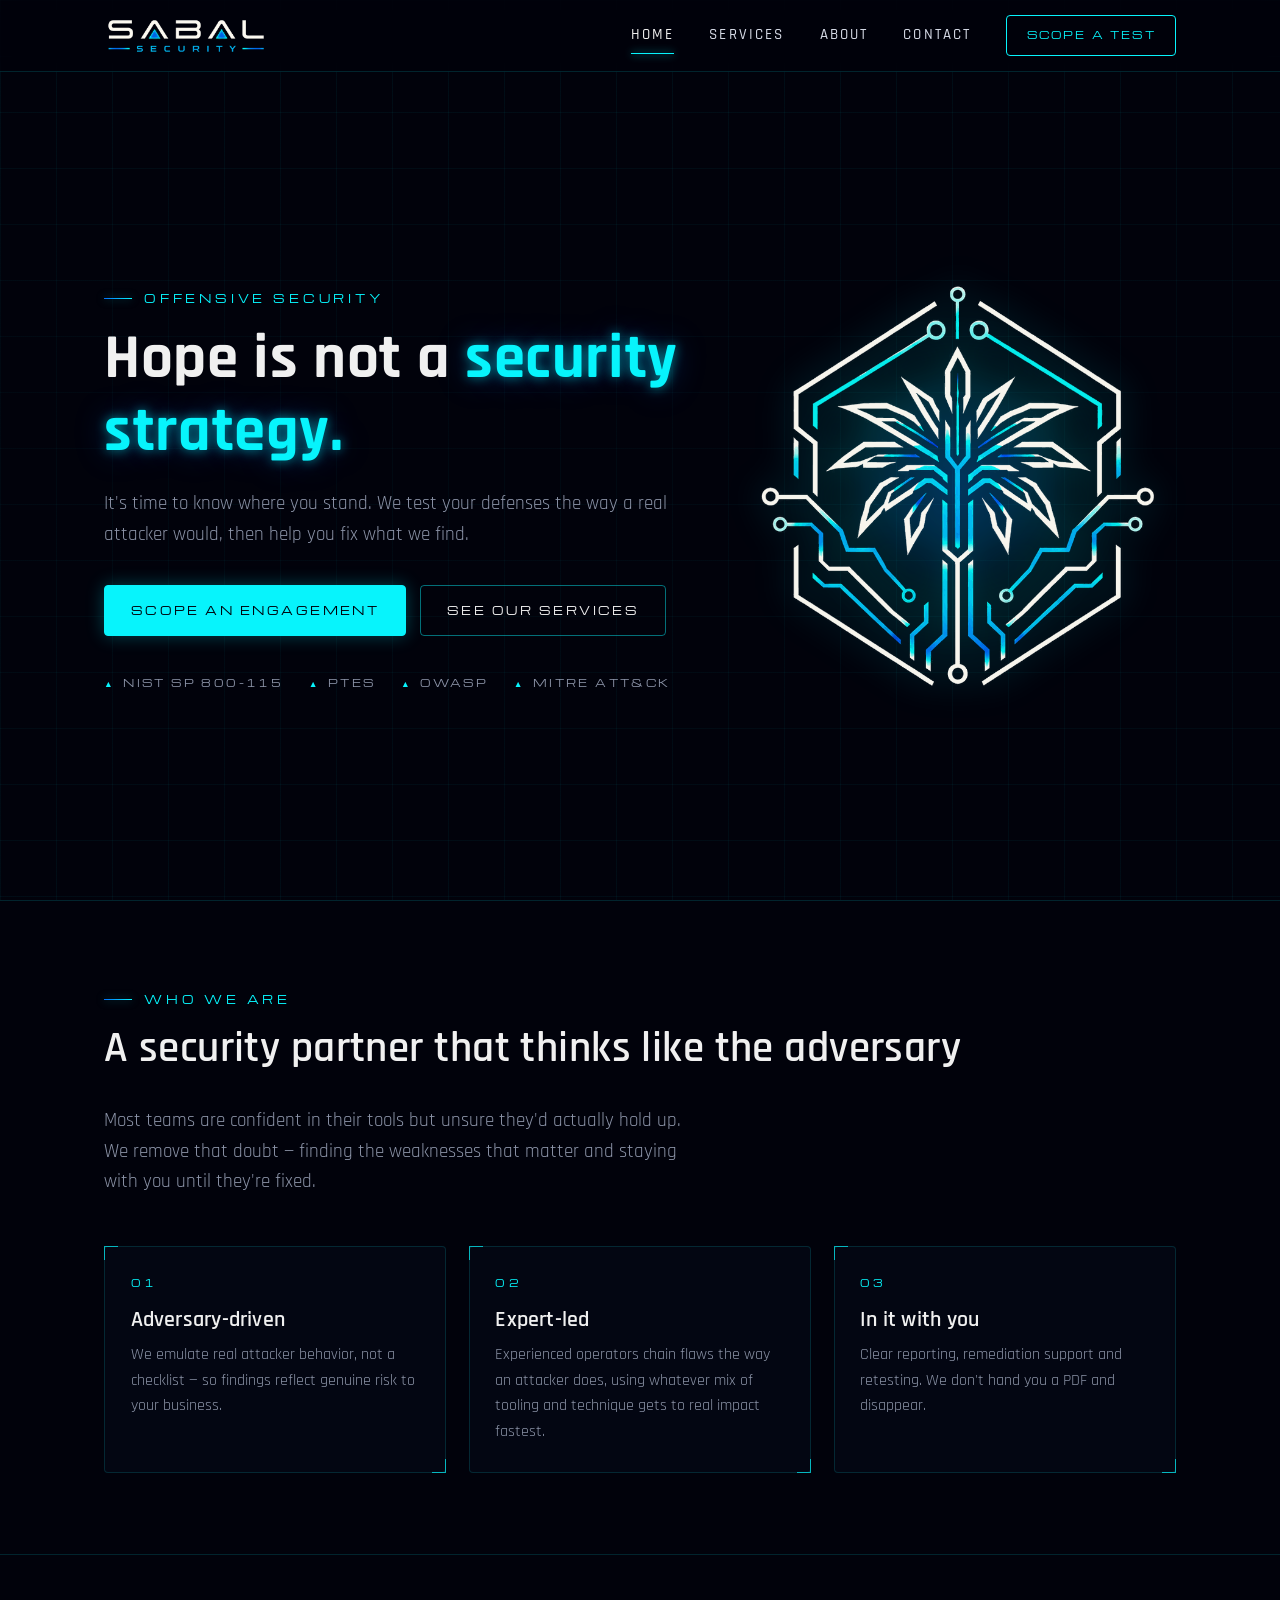
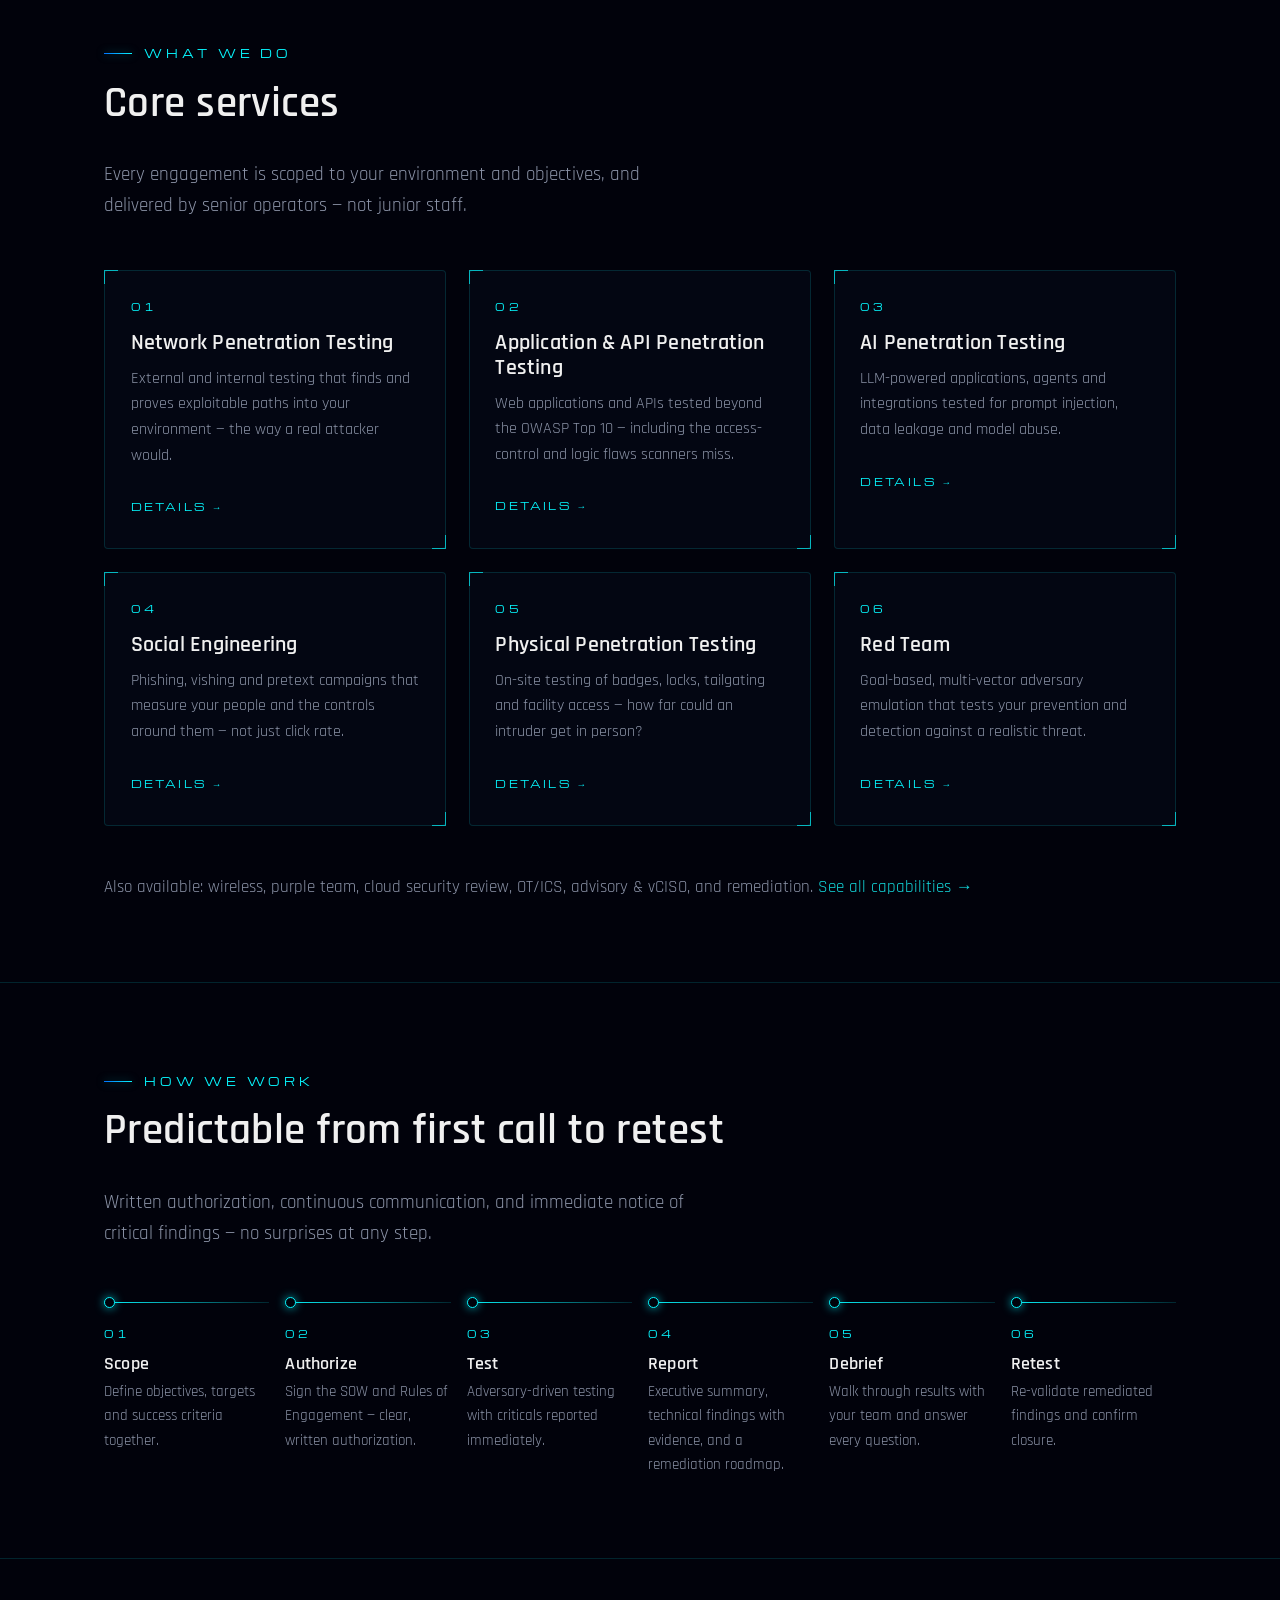
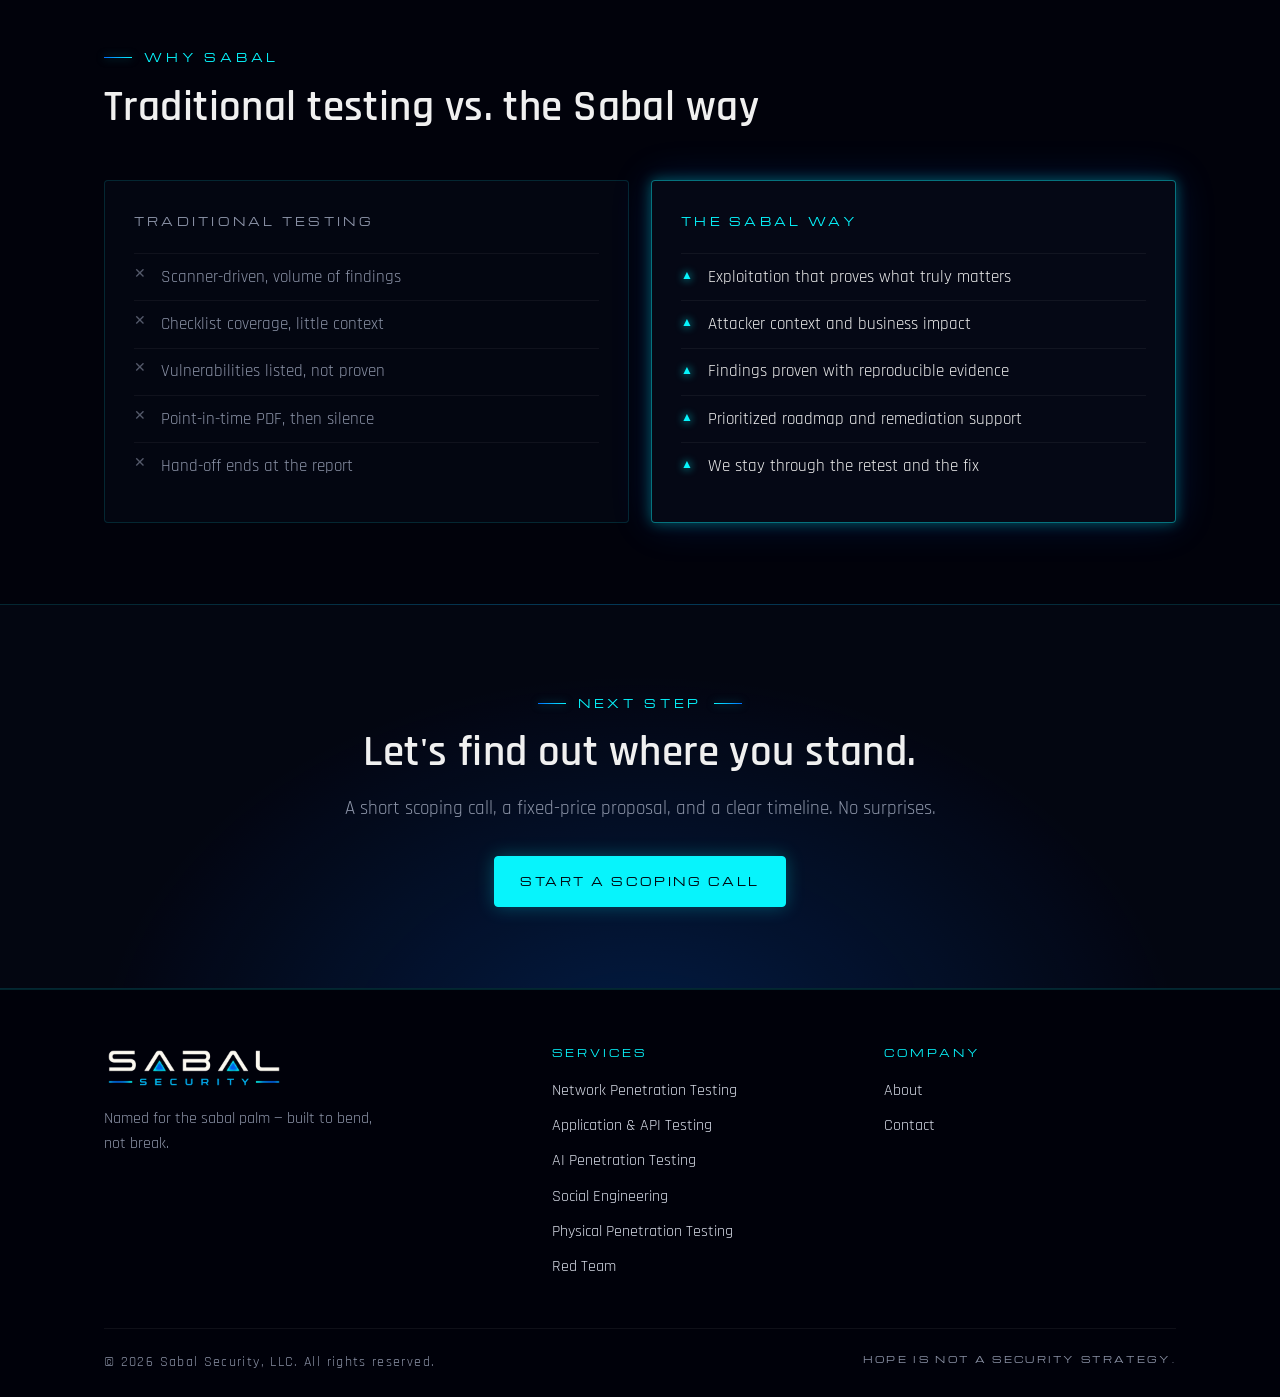
==== commit f11863a0: "Remove manual/by-hand-only positioning from copy" ====
--- a/index.html
+++ b/index.html
@@ -4,7 +4,7 @@
   <meta charset="UTF-8">
   <meta name="viewport" content="width=device-width, initial-scale=1.0">
   <title>Sabal Security — Penetration Testing &amp; Offensive Security</title>
-  <meta name="description" content="Sabal Security is an offensive-security firm. Manual, expert-led penetration testing of your network, applications, AI, people and facilities — then we help you fix what we find.">
+  <meta name="description" content="Sabal Security is an offensive-security firm. Expert-led penetration testing of your network, applications, AI, people and facilities — then we help you fix what we find.">
   <meta name="theme-color" content="#01020b">
   <link rel="canonical" href="https://sabalsec.com/">
 
@@ -48,9 +48,9 @@
     <section class="hero">
       <div class="container hero__grid">
         <div>
-          <p class="eyebrow">Offensive security · Tested by hand</p>
+          <p class="eyebrow">Offensive security</p>
           <h1>Hope is not a <span class="accent">security strategy.</span></h1>
-          <p class="lead">It's time to know where you stand. We test your defenses the way a real attacker would — by hand, not just with scanners — then we help you fix what we find.</p>
+          <p class="lead">It's time to know where you stand. We test your defenses the way a real attacker would, then help you fix what we find.</p>
           <div class="btn-row">
             <a class="btn btn--primary" href="contact.html">Scope an engagement</a>
             <a class="btn btn--ghost" href="services.html">See our services</a>
@@ -73,7 +73,7 @@
       <div class="container">
         <p class="eyebrow">Who we are</p>
         <h2>A security partner that thinks like the adversary</h2>
-        <p class="lead mt-2">Most teams are confident in their tools but unsure they'd actually hold up. We remove that doubt — finding the weaknesses that matter, the ones automated scanners miss, and staying with you until they're fixed.</p>
+        <p class="lead mt-2">Most teams are confident in their tools but unsure they'd actually hold up. We remove that doubt — finding the weaknesses that matter and staying with you until they're fixed.</p>
 
         <div class="grid grid--3 mt-3">
           <div class="card">
@@ -83,8 +83,8 @@
           </div>
           <div class="card">
             <span class="card__num">02</span>
-            <h3>Manual-led</h3>
-            <p>Skilled operators, not just tools. The critical findings come from hands-on work that chains flaws the way an attacker does.</p>
+            <h3>Expert-led</h3>
+            <p>Experienced operators chain flaws the way an attacker does, using whatever mix of tooling and technique gets to real impact fastest.</p>
           </div>
           <div class="card">
             <span class="card__num">03</span>
@@ -166,7 +166,7 @@
           <div class="process__step">
             <span class="process__num">03</span>
             <h3>Test</h3>
-            <p>Manual, adversary-driven testing with criticals reported immediately.</p>
+            <p>Adversary-driven testing with criticals reported immediately.</p>
           </div>
           <div class="process__step">
             <span class="process__num">04</span>
@@ -207,7 +207,7 @@
           <div class="compare__col compare__col--sabal">
             <p class="compare__title">The Sabal way</p>
             <ul>
-              <li>Manual exploitation of what truly matters</li>
+              <li>Exploitation that proves what truly matters</li>
               <li>Attacker context and business impact</li>
               <li>Findings proven with reproducible evidence</li>
               <li>Prioritized roadmap and remediation support</li>
@@ -235,7 +235,7 @@
       <div class="footer__grid">
         <div class="footer__brand">
           <img src="assets/img/sabal-wordmark.png" alt="Sabal Security" width="540" height="132">
-          <p>Offensive security, tested by hand. Named for the sabal palm — built to bend, not break.</p>
+          <p>Named for the sabal palm — built to bend, not break.</p>
         </div>
         <div>
           <p class="footer__title">Services</p>
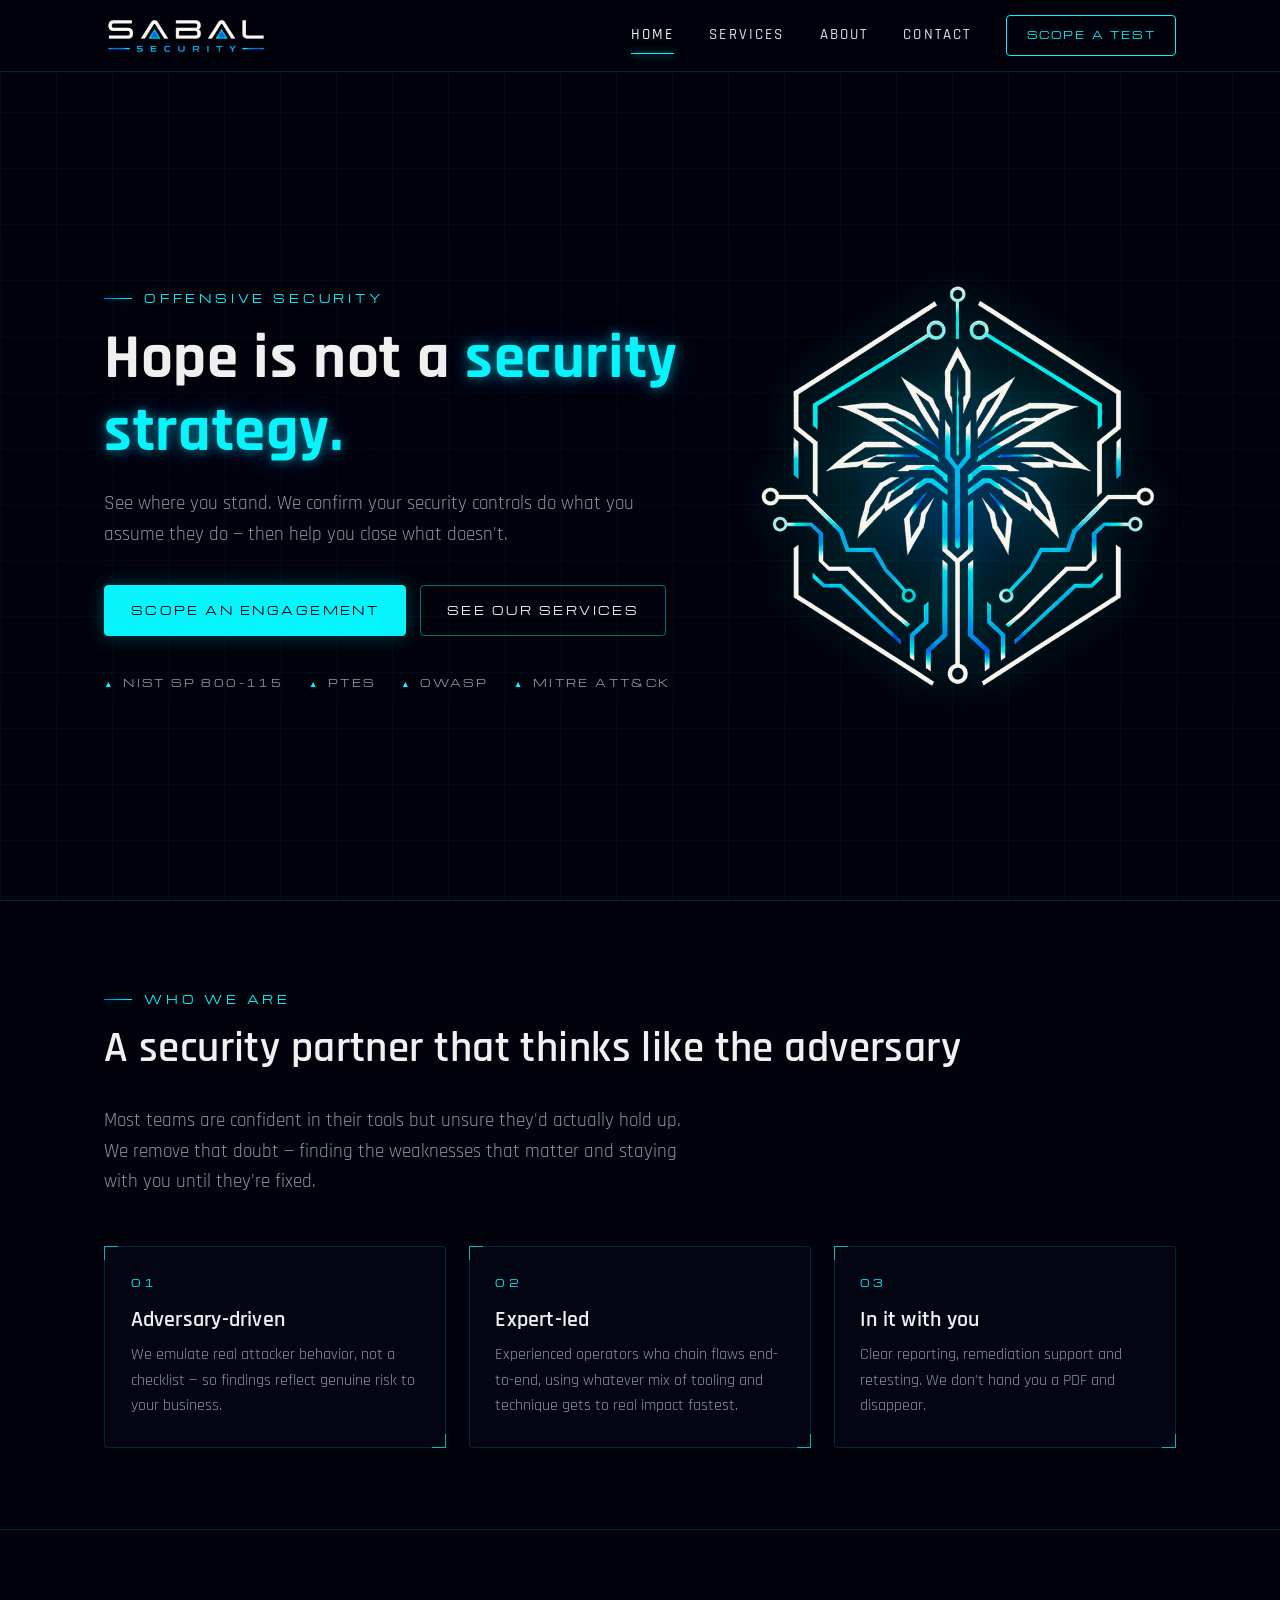
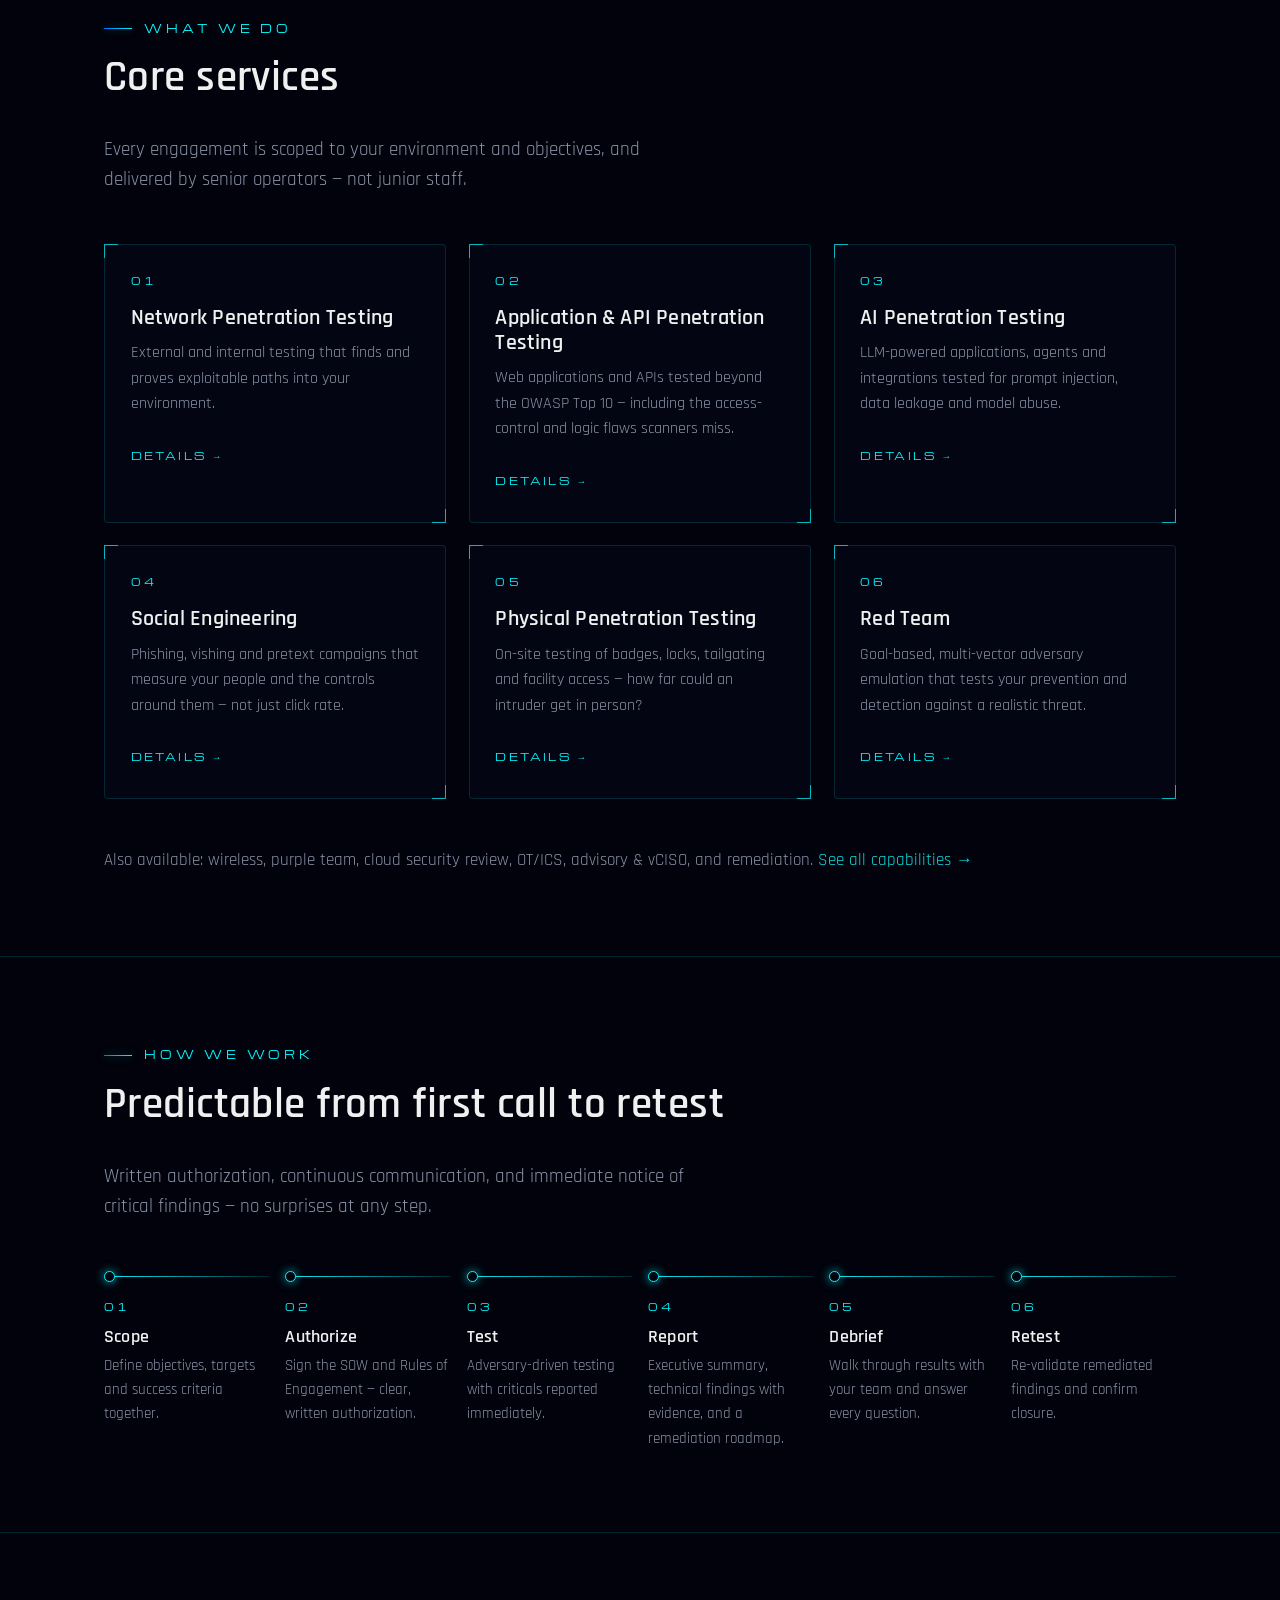
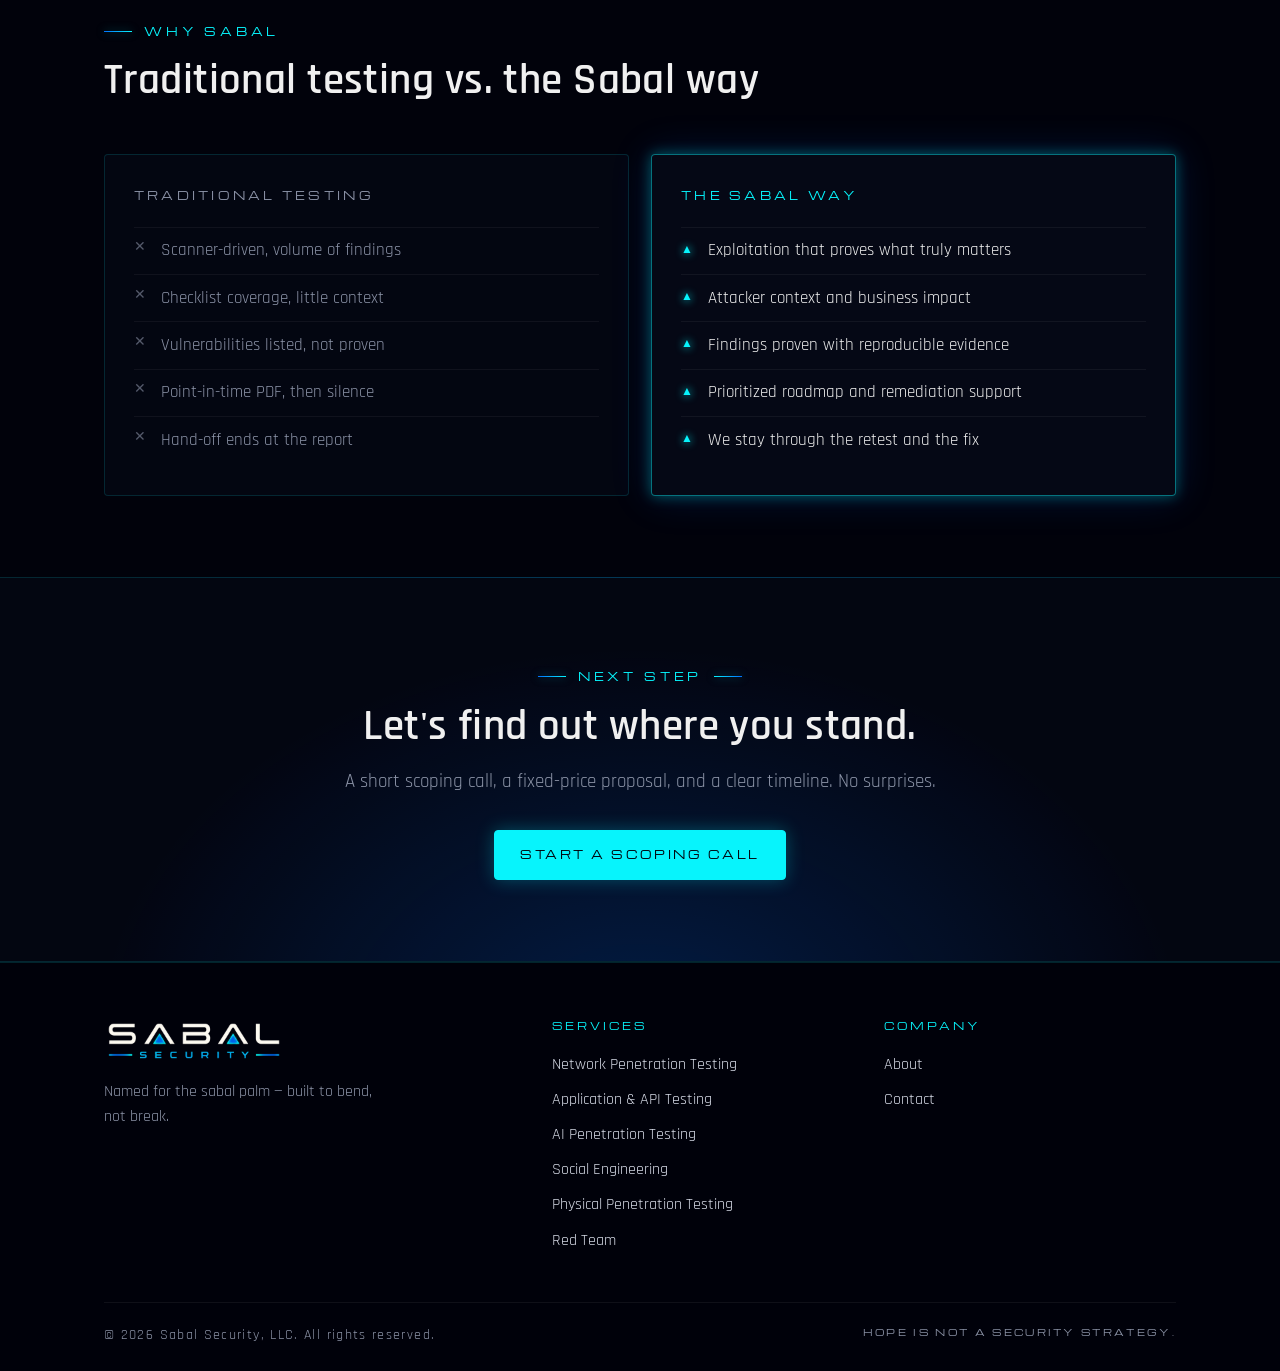
==== commit d40f4260: "Tighten messaging: drop repeated attacker-framing, shorten tagline" ====
--- a/index.html
+++ b/index.html
@@ -9,7 +9,7 @@
   <link rel="canonical" href="https://sabalsec.com/">
 
   <meta property="og:title" content="Sabal Security — Penetration Testing &amp; Offensive Security">
-  <meta property="og:description" content="Hope is not a security strategy. It's time to know where you stand.">
+  <meta property="og:description" content="Hope is not a security strategy. See where you stand.">
   <meta property="og:type" content="website">
   <meta property="og:url" content="https://sabalsec.com/">
   <meta property="og:image" content="https://sabalsec.com/assets/img/sabal-logo-full.png">
@@ -50,7 +50,7 @@
         <div>
           <p class="eyebrow">Offensive security</p>
           <h1>Hope is not a <span class="accent">security strategy.</span></h1>
-          <p class="lead">It's time to know where you stand. We test your defenses the way a real attacker would, then help you fix what we find.</p>
+          <p class="lead">See where you stand. We confirm your security controls do what you assume they do — then help you close what doesn't.</p>
           <div class="btn-row">
             <a class="btn btn--primary" href="contact.html">Scope an engagement</a>
             <a class="btn btn--ghost" href="services.html">See our services</a>
@@ -84,7 +84,7 @@
           <div class="card">
             <span class="card__num">02</span>
             <h3>Expert-led</h3>
-            <p>Experienced operators chain flaws the way an attacker does, using whatever mix of tooling and technique gets to real impact fastest.</p>
+            <p>Experienced operators who chain flaws end-to-end, using whatever mix of tooling and technique gets to real impact fastest.</p>
           </div>
           <div class="card">
             <span class="card__num">03</span>
@@ -106,7 +106,7 @@
           <a class="card card--link" href="services.html#network">
             <span class="card__num">01</span>
             <h3>Network Penetration Testing</h3>
-            <p>External and internal testing that finds and proves exploitable paths into your environment — the way a real attacker would.</p>
+            <p>External and internal testing that finds and proves exploitable paths into your environment.</p>
             <span class="card__more">Details</span>
           </a>
           <a class="card card--link" href="services.html#application">
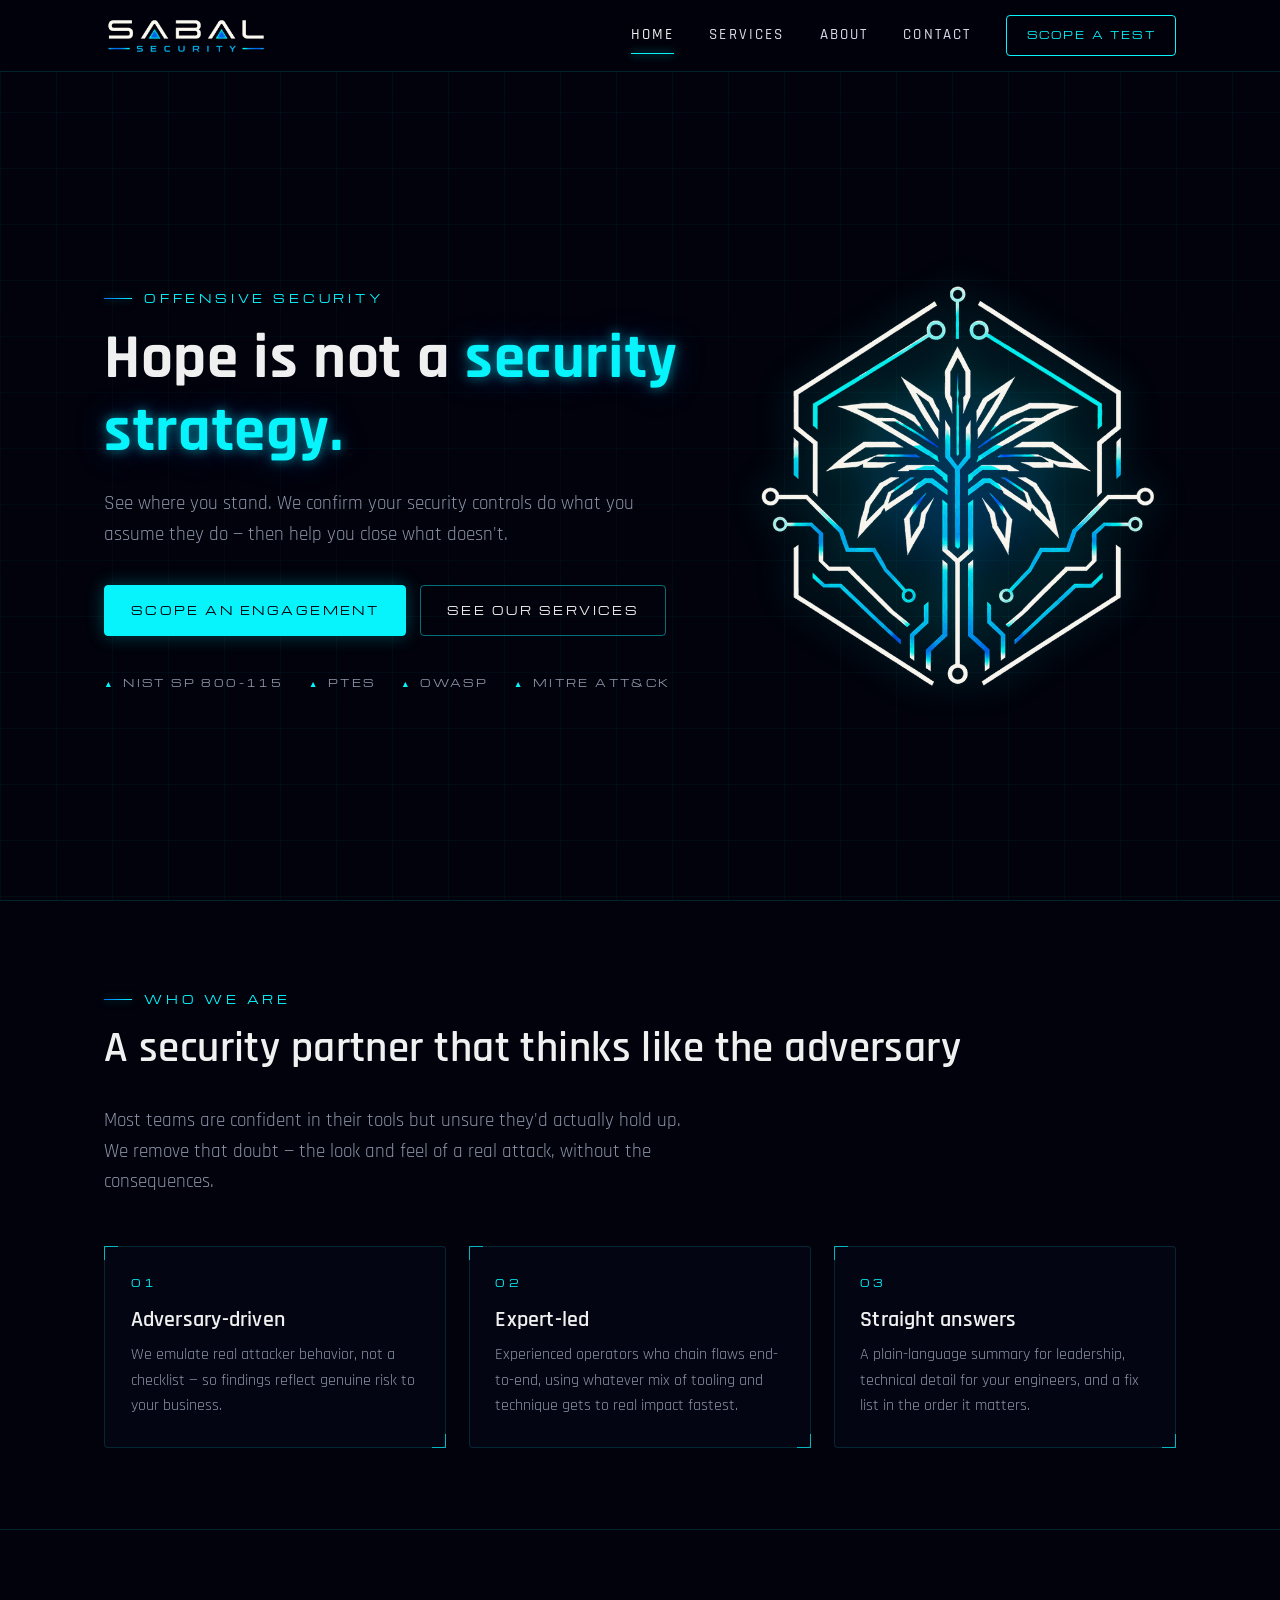
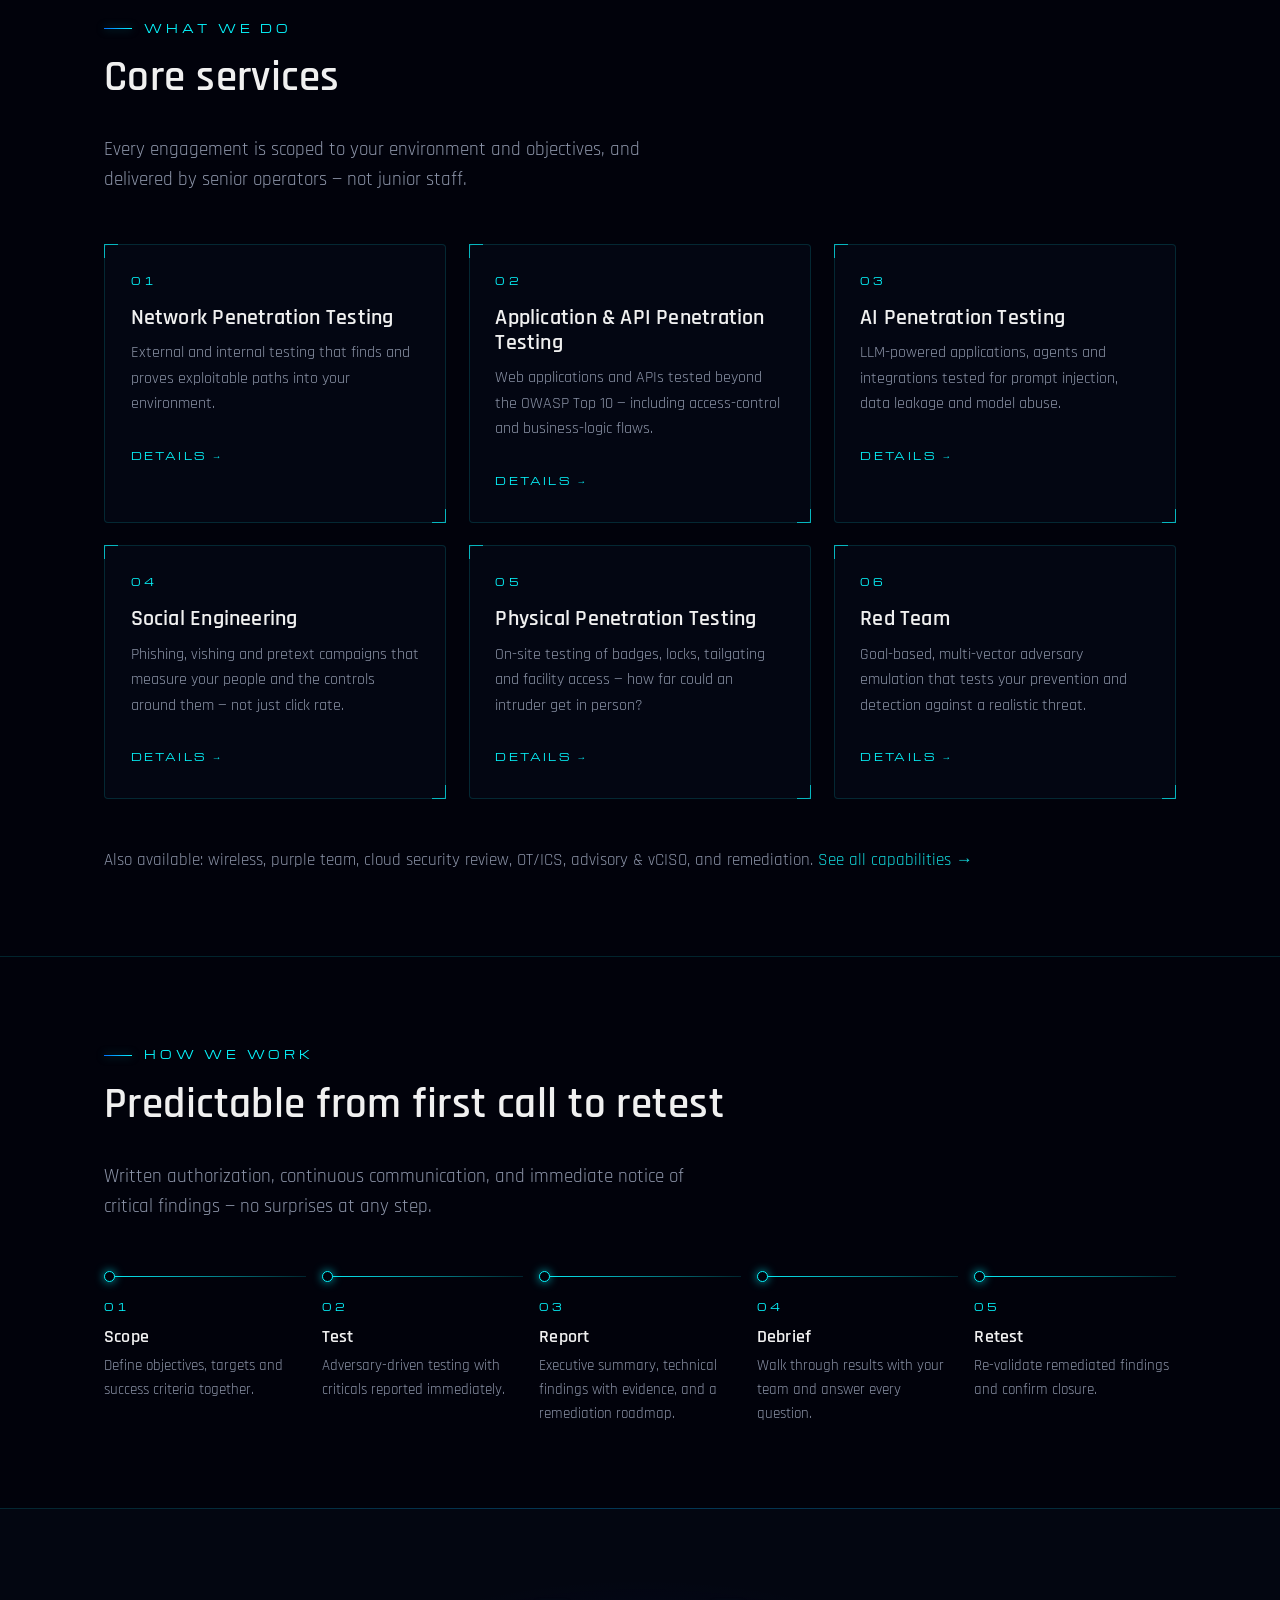
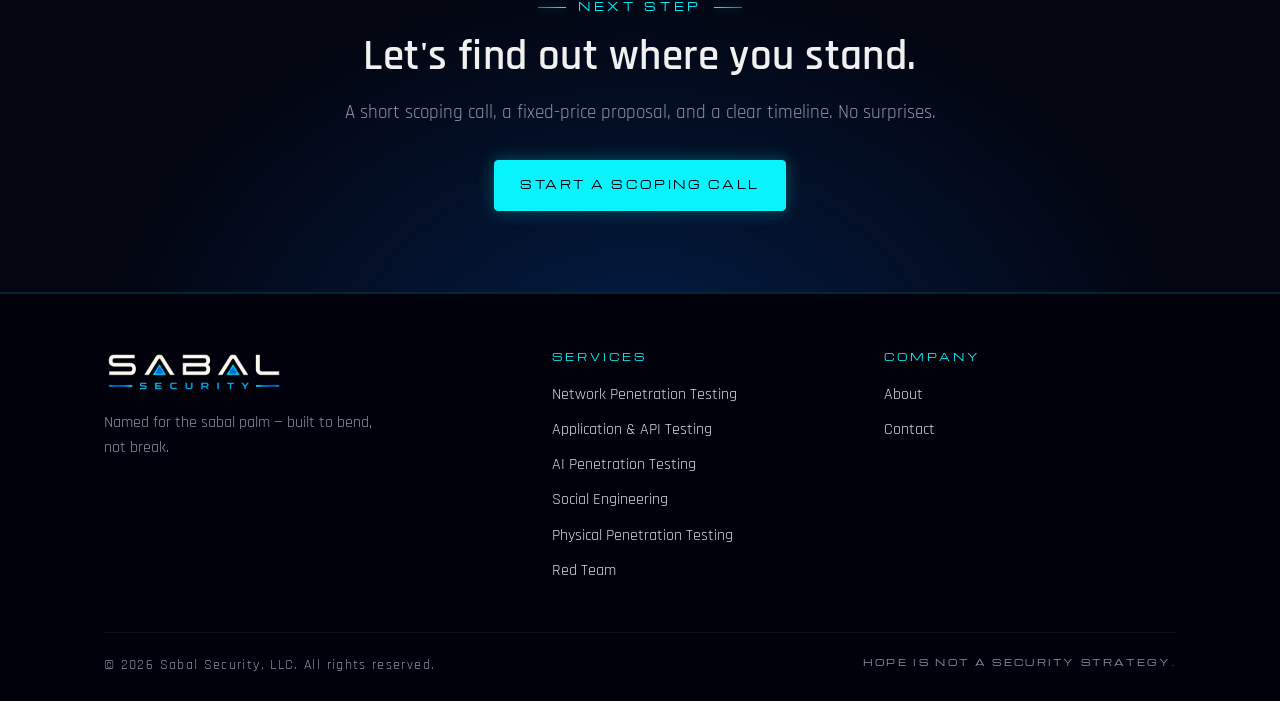
==== commit 01555567: "Tighten messaging: drop repeated attacker-framing, shorten tagline" ====
--- a/index.html
+++ b/index.html
@@ -73,7 +73,7 @@
       <div class="container">
         <p class="eyebrow">Who we are</p>
         <h2>A security partner that thinks like the adversary</h2>
-        <p class="lead mt-2">Most teams are confident in their tools but unsure they'd actually hold up. We remove that doubt — finding the weaknesses that matter and staying with you until they're fixed.</p>
+        <p class="lead mt-2">Most teams are confident in their tools but unsure they'd actually hold up. We remove that doubt — the look and feel of a real attack, without the consequences.</p>
 
         <div class="grid grid--3 mt-3">
           <div class="card">
@@ -88,8 +88,8 @@
           </div>
           <div class="card">
             <span class="card__num">03</span>
-            <h3>In it with you</h3>
-            <p>Clear reporting, remediation support and retesting. We don't hand you a PDF and disappear.</p>
+            <h3>Straight answers</h3>
+            <p>A plain-language summary for leadership, technical detail for your engineers, and a fix list in the order it matters.</p>
           </div>
         </div>
       </div>
@@ -112,7 +112,7 @@
           <a class="card card--link" href="services.html#application">
             <span class="card__num">02</span>
             <h3>Application &amp; API Penetration Testing</h3>
-            <p>Web applications and APIs tested beyond the OWASP Top 10 — including the access-control and logic flaws scanners miss.</p>
+            <p>Web applications and APIs tested beyond the OWASP Top 10 — including access-control and business-logic flaws.</p>
             <span class="card__more">Details</span>
           </a>
           <a class="card card--link" href="services.html#ai">
@@ -160,59 +160,23 @@
           </div>
           <div class="process__step">
             <span class="process__num">02</span>
-            <h3>Authorize</h3>
-            <p>Sign the SOW and Rules of Engagement — clear, written authorization.</p>
-          </div>
-          <div class="process__step">
-            <span class="process__num">03</span>
             <h3>Test</h3>
             <p>Adversary-driven testing with criticals reported immediately.</p>
           </div>
           <div class="process__step">
-            <span class="process__num">04</span>
+            <span class="process__num">03</span>
             <h3>Report</h3>
             <p>Executive summary, technical findings with evidence, and a remediation roadmap.</p>
           </div>
           <div class="process__step">
-            <span class="process__num">05</span>
+            <span class="process__num">04</span>
             <h3>Debrief</h3>
             <p>Walk through results with your team and answer every question.</p>
           </div>
           <div class="process__step">
-            <span class="process__num">06</span>
+            <span class="process__num">05</span>
             <h3>Retest</h3>
             <p>Re-validate remediated findings and confirm closure.</p>
-          </div>
-        </div>
-      </div>
-    </section>
-
-    <!-- Why Sabal -->
-    <section class="section section--line">
-      <div class="container">
-        <p class="eyebrow">Why Sabal</p>
-        <h2>Traditional testing vs. the Sabal way</h2>
-
-        <div class="compare mt-3">
-          <div class="compare__col">
-            <p class="compare__title">Traditional testing</p>
-            <ul>
-              <li>Scanner-driven, volume of findings</li>
-              <li>Checklist coverage, little context</li>
-              <li>Vulnerabilities listed, not proven</li>
-              <li>Point-in-time PDF, then silence</li>
-              <li>Hand-off ends at the report</li>
-            </ul>
-          </div>
-          <div class="compare__col compare__col--sabal">
-            <p class="compare__title">The Sabal way</p>
-            <ul>
-              <li>Exploitation that proves what truly matters</li>
-              <li>Attacker context and business impact</li>
-              <li>Findings proven with reproducible evidence</li>
-              <li>Prioritized roadmap and remediation support</li>
-              <li>We stay through the retest and the fix</li>
-            </ul>
           </div>
         </div>
       </div>
--- a/css/style.css
+++ b/css/style.css
@@ -375,7 +375,7 @@
 /* ---- Process (How we work) ------------------------------------------------- */
 .process {
   display: grid;
-  grid-template-columns: repeat(6, minmax(0, 1fr));
+  grid-template-columns: repeat(5, minmax(0, 1fr));
   gap: 1rem;
   counter-reset: step;
 }
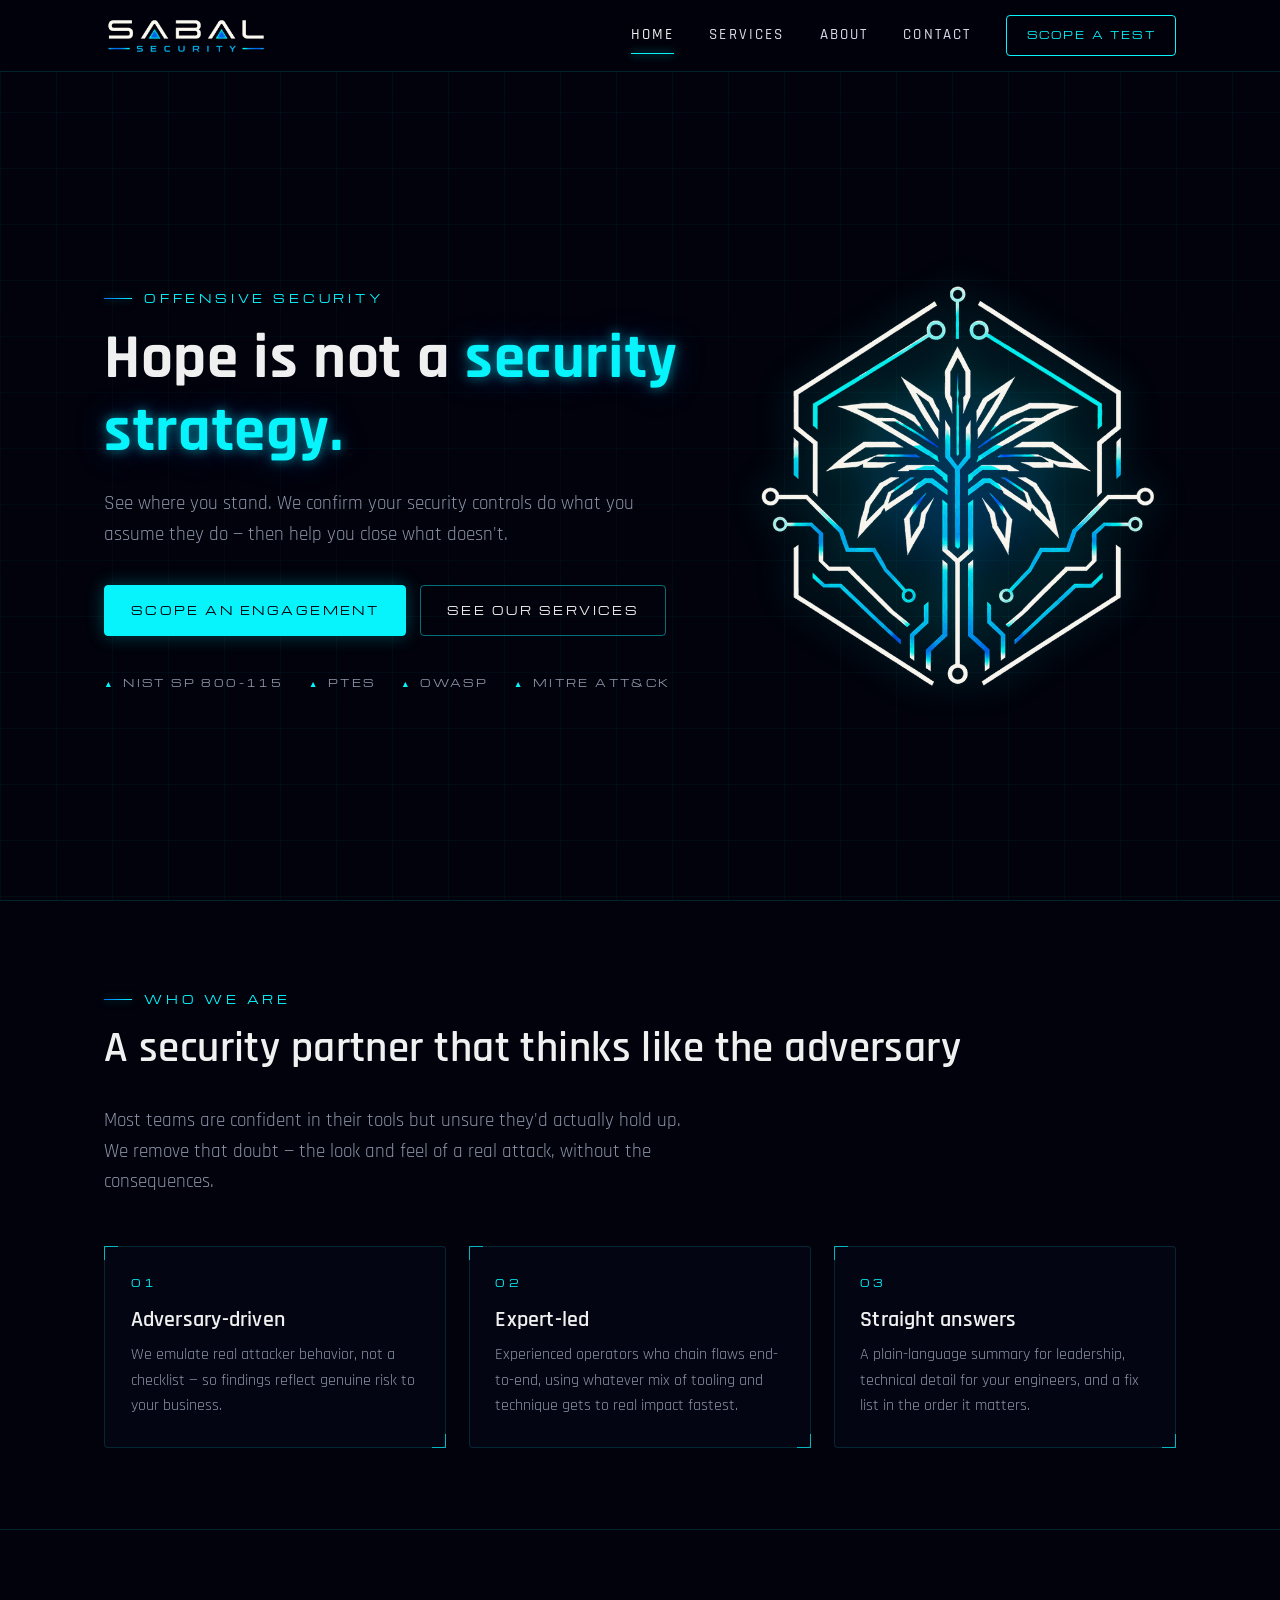
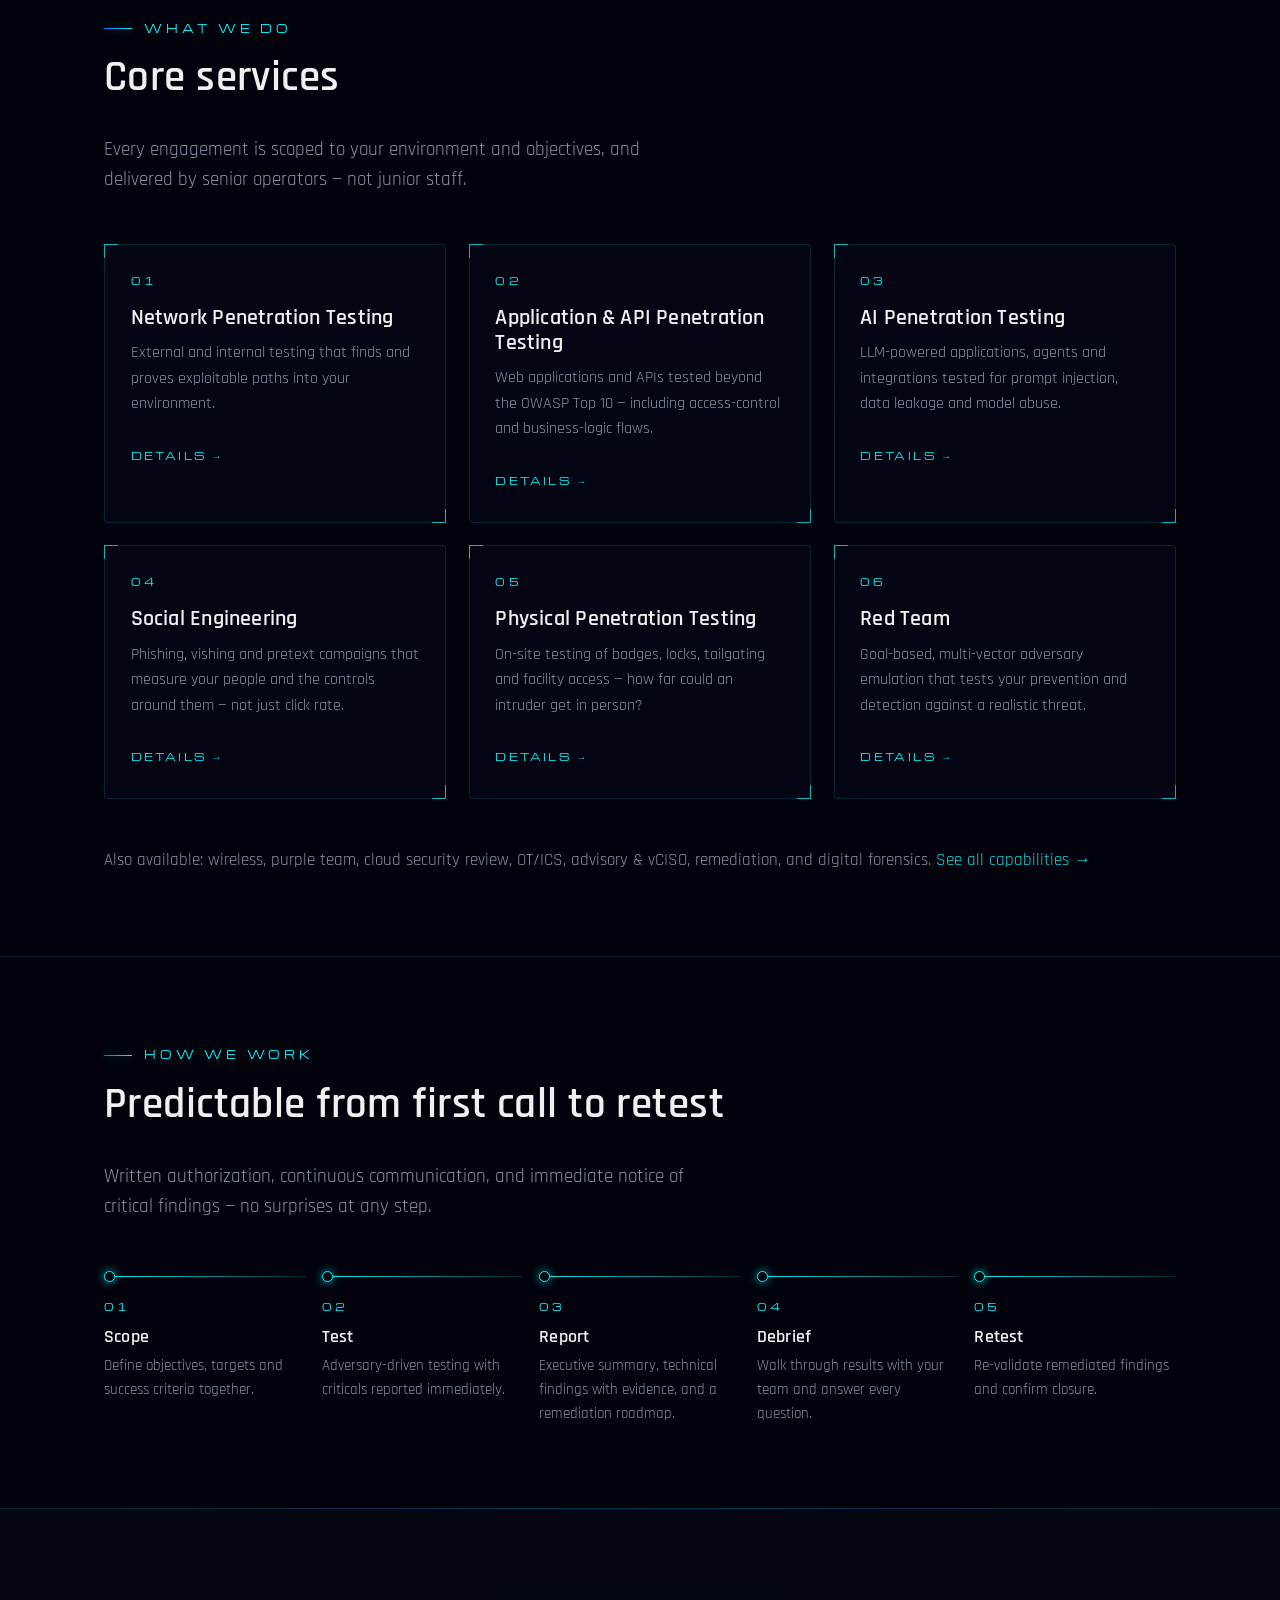
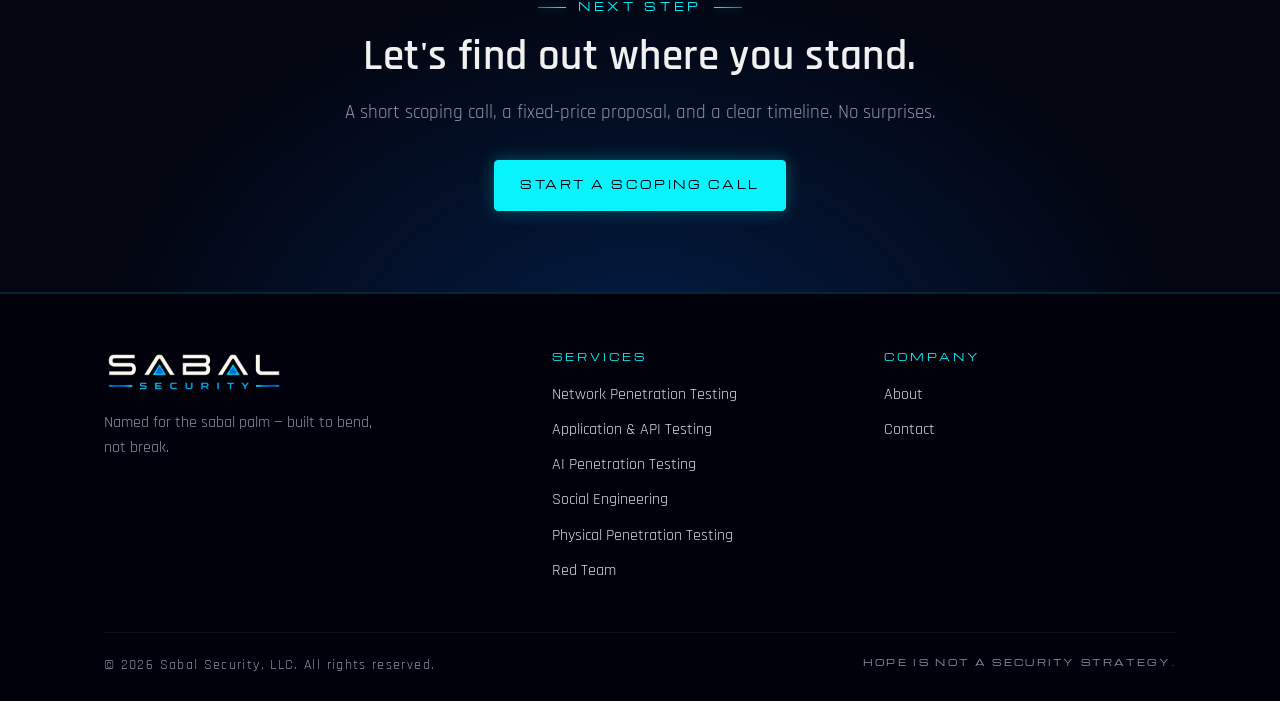
==== commit 9a7054fc: "Add Digital Forensics & Expert Witness to services" ====
--- a/index.html
+++ b/index.html
@@ -141,7 +141,7 @@
           </a>
         </div>
 
-        <p class="mt-3" style="color:var(--dim)">Also available: wireless, purple team, cloud security review, OT/ICS, advisory &amp; vCISO, and remediation. <a href="services.html#more">See all capabilities →</a></p>
+        <p class="mt-3" style="color:var(--dim)">Also available: wireless, purple team, cloud security review, OT/ICS, advisory &amp; vCISO, remediation, and digital forensics. <a href="services.html#more">See all capabilities →</a></p>
       </div>
     </section>
 
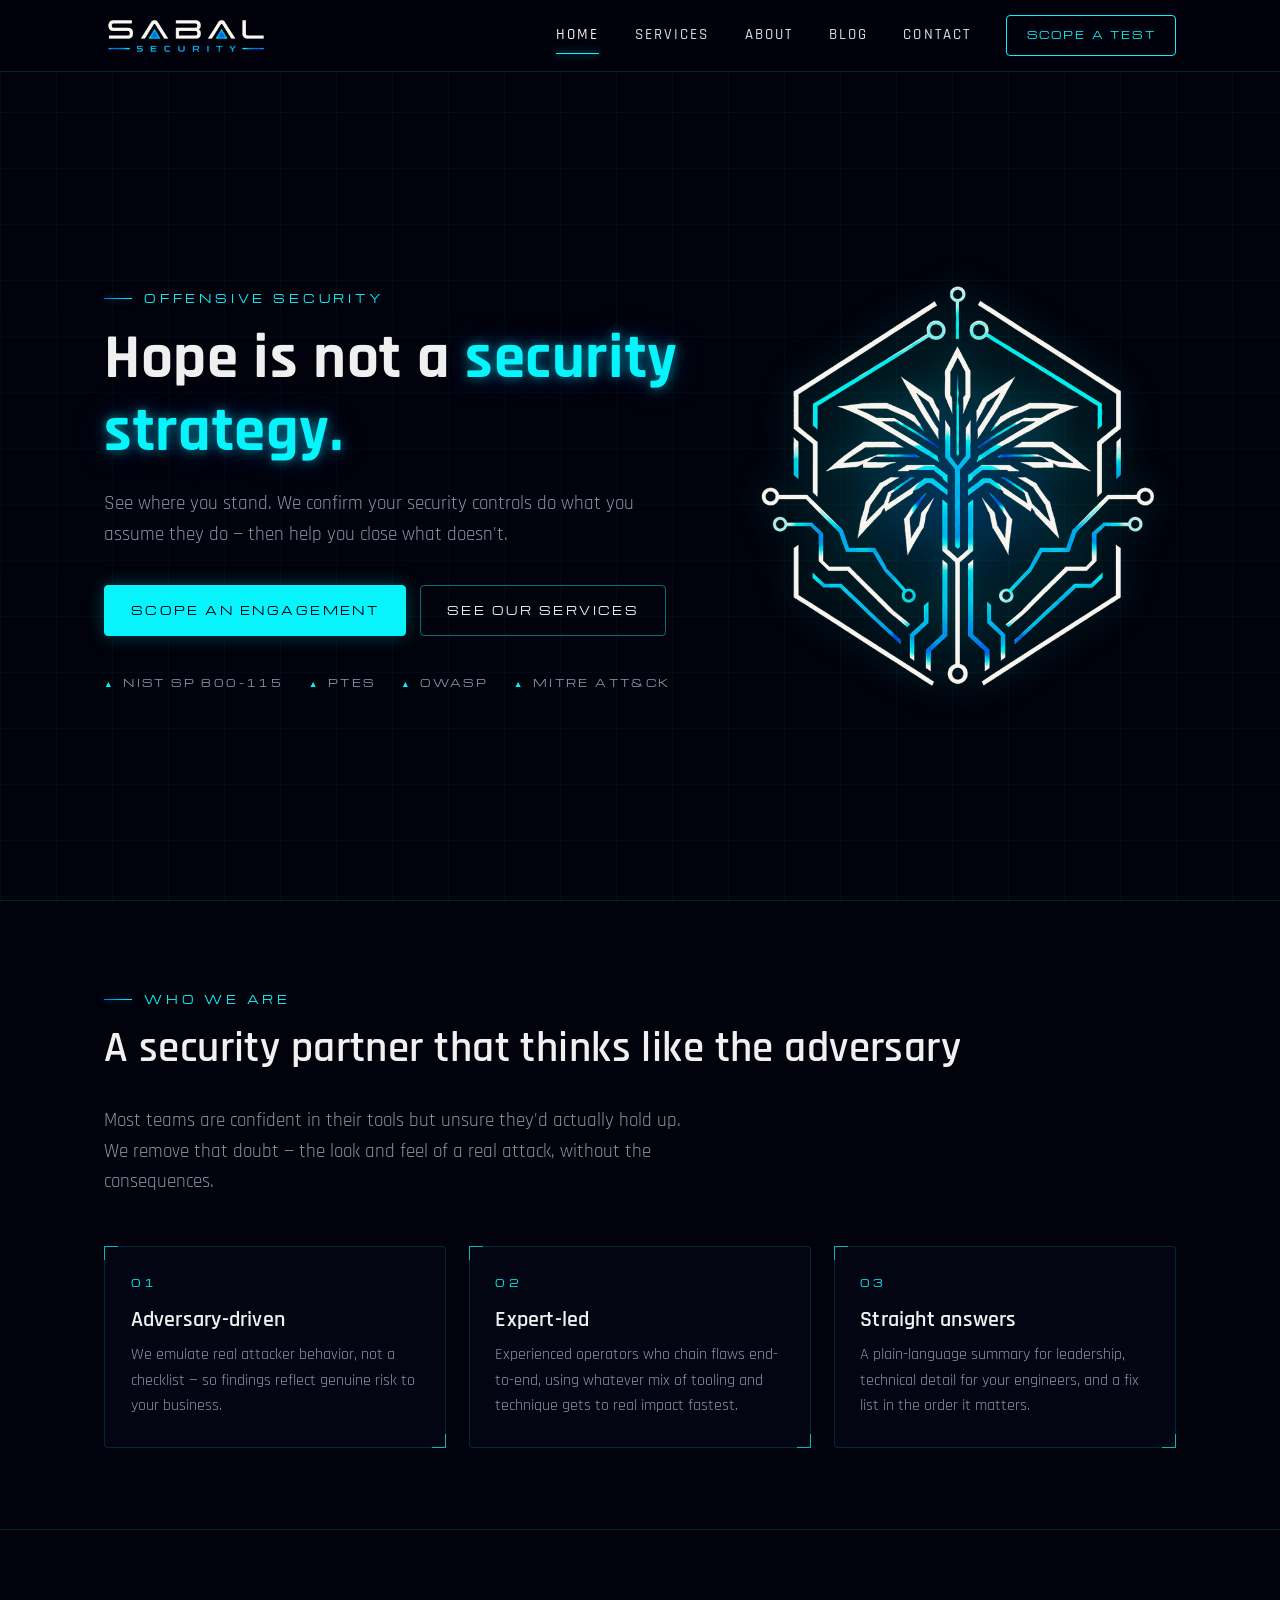
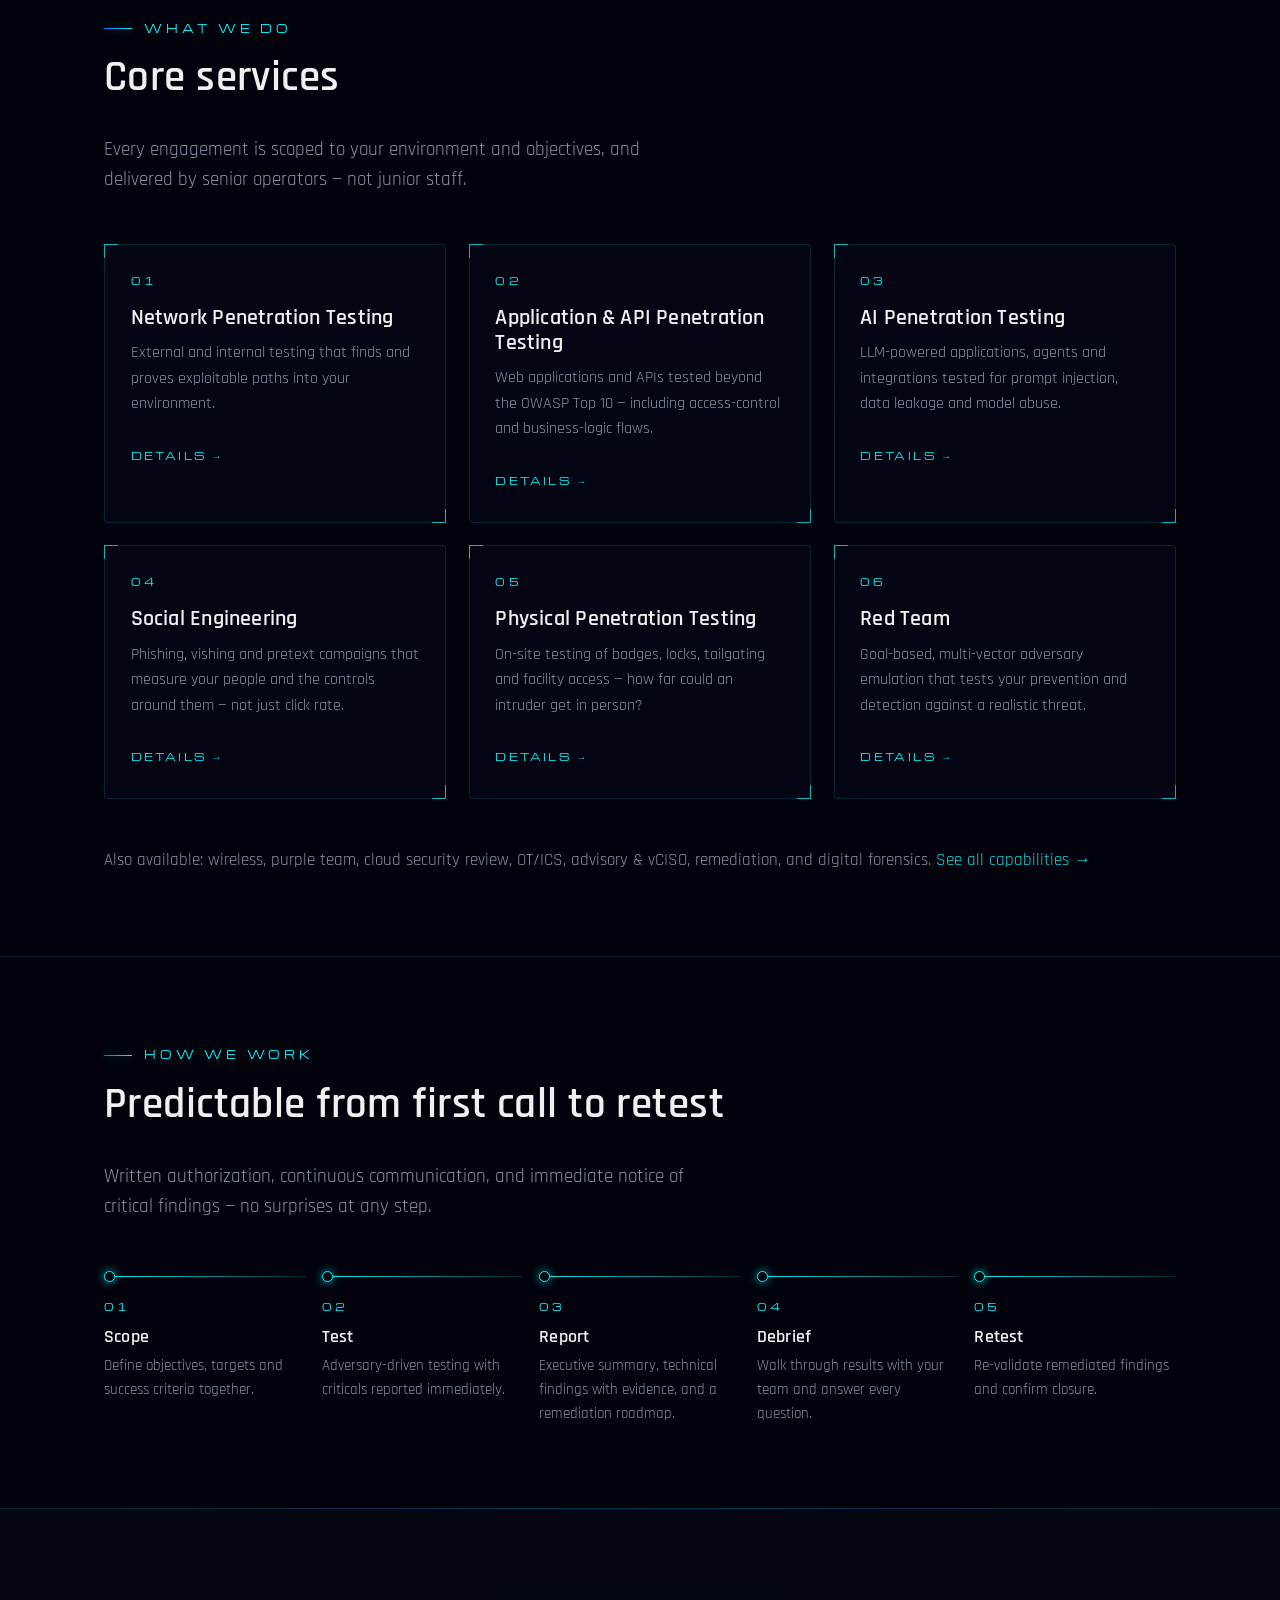
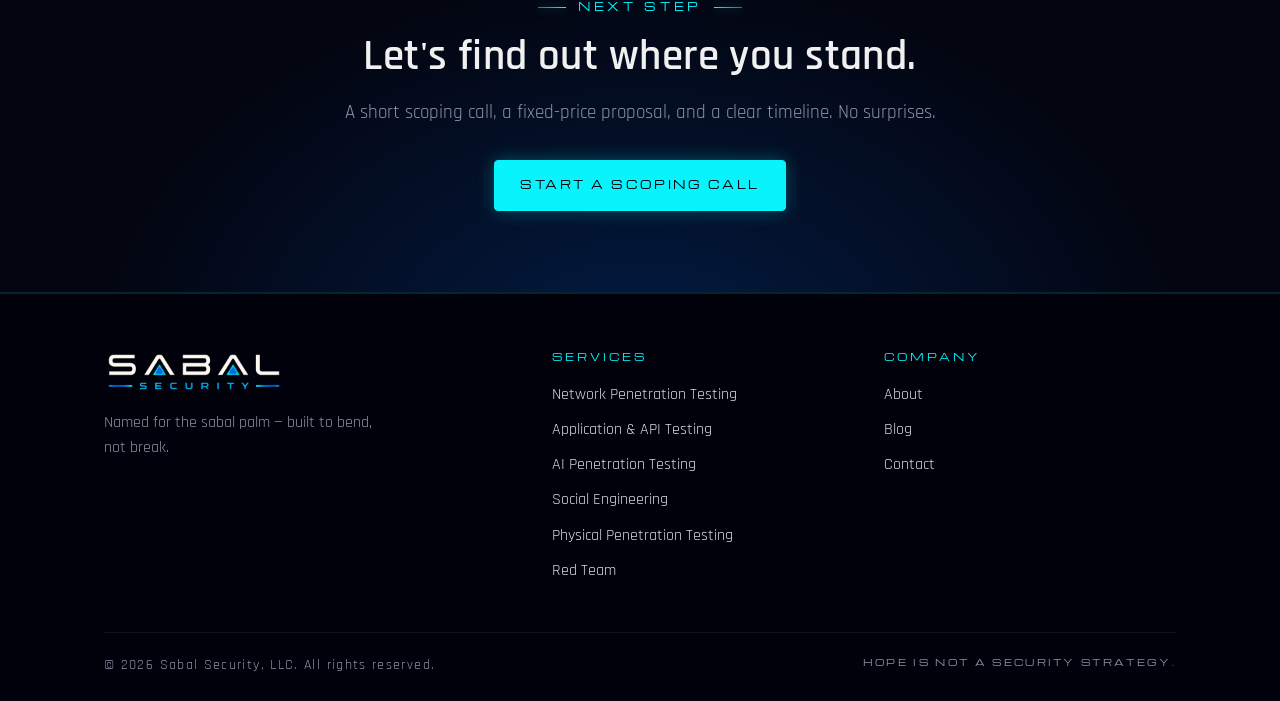
==== commit ca0e63f0: "Add blog section with Breaking Bad Backups posts - Create blog index page at blog/index.html - Port " ====
--- a/index.html
+++ b/index.html
@@ -36,6 +36,7 @@
         <a href="index.html" aria-current="page">Home</a>
         <a href="services.html">Services</a>
         <a href="about.html">About</a>
+        <a href="blog/">Blog</a>
         <a href="contact.html">Contact</a>
         <a class="btn" href="contact.html">Scope a test</a>
       </nav>
@@ -216,6 +217,7 @@
           <p class="footer__title">Company</p>
           <ul>
             <li><a href="about.html">About</a></li>
+            <li><a href="blog/">Blog</a></li>
             <li><a href="contact.html">Contact</a></li>
           </ul>
         </div>
--- a/css/style.css
+++ b/css/style.css
@@ -358,6 +358,7 @@
   letter-spacing: 0.3em;
   color: var(--cyan);
 }
+.card[id] { scroll-margin-top: calc(var(--nav-h) + 1.5rem); }
 .card h3 { margin-bottom: 0.6rem; }
 .card p { color: var(--dim); font-size: 1rem; }
 .card--link { display: block; color: inherit; }
@@ -673,6 +674,297 @@
   .nav__logo img { height: 34px; }
 }
 
+/* ---- Blog listing ---------------------------------------------------------- */
+.blog-grid {
+  display: grid;
+  grid-template-columns: repeat(2, minmax(0, 1fr));
+  gap: 1.4rem;
+}
+
+.blog-card {
+  display: block;
+  color: inherit;
+  text-decoration: none;
+}
+
+.blog-card .card {
+  height: 100%;
+  display: flex;
+  flex-direction: column;
+}
+
+.blog-card .card h3 { margin-bottom: 0.5rem; }
+
+.blog-card .card .post-date {
+  display: block;
+  margin-bottom: 0.8rem;
+  font-family: var(--font-display);
+  font-size: 0.6rem;
+  letter-spacing: 0.25em;
+  text-transform: uppercase;
+  color: var(--cyan);
+}
+
+.blog-card .card p { flex: 1; }
+
+.blog-card .card__more {
+  display: inline-block;
+  margin-top: 1rem;
+  font-family: var(--font-display);
+  font-size: 0.6rem;
+  letter-spacing: 0.25em;
+  text-transform: uppercase;
+  color: var(--cyan);
+}
+.blog-card .card__more::after { content: " →"; }
+
+@media (max-width: 860px) {
+  .blog-grid { grid-template-columns: 1fr; }
+}
+
+/* ---- Blog post ------------------------------------------------------------- */
+.blog-post {
+  padding: clamp(3rem, 7vh, 4rem) 0 clamp(3rem, 7vh, 5rem);
+}
+
+.post-header {
+  max-width: 860px;
+  margin: 0 auto 2.5rem;
+  text-align: center;
+  padding-bottom: 1.75rem;
+  border-bottom: 1px solid var(--line);
+}
+
+.post-header h1 {
+  font-family: var(--font-display);
+  font-size: clamp(1.8rem, 1.2rem + 2.2vw, 2.8rem);
+  font-weight: 400;
+  letter-spacing: 0.08em;
+  text-transform: uppercase;
+  color: var(--white);
+  margin-bottom: 1.1rem;
+}
+
+.post-header .post-subtitle {
+  font-family: var(--font-body);
+  font-size: 1.15rem;
+  line-height: 1.55;
+  color: var(--dim);
+  max-width: 720px;
+  margin: 0 auto 1.5rem;
+}
+
+.post-meta {
+  font-family: var(--font-display);
+  font-size: 0.6rem;
+  text-transform: uppercase;
+  letter-spacing: 0.25em;
+  color: var(--dim);
+  display: flex;
+  gap: 2rem;
+  justify-content: center;
+}
+
+.post-meta .post-date {
+  color: var(--cyan);
+}
+
+.post-content {
+  max-width: 800px;
+  margin: 0 auto;
+  font-size: 1.08rem;
+}
+
+.post-content h2 {
+  font-family: var(--font-body);
+  font-weight: 600;
+  color: var(--white);
+  margin: 2.75rem 0 1.1rem;
+  font-size: 1.6rem;
+  letter-spacing: 0.01em;
+  border-left: 2px solid var(--cyan);
+  padding-left: 0.85rem;
+}
+
+.post-content h2:first-child { margin-top: 0; }
+
+.post-content h3 {
+  font-family: var(--font-body);
+  font-weight: 600;
+  color: var(--white);
+  margin: 2.1rem 0 0.9rem;
+  font-size: 1.3rem;
+}
+
+.post-content p {
+  margin-bottom: 1.1rem;
+  color: var(--text);
+  line-height: 1.8;
+}
+
+.post-content ul,
+.post-content ol {
+  margin: 1rem 0 1.25rem 1.75rem;
+  color: var(--text);
+  line-height: 1.8;
+  list-style: disc;
+}
+
+.post-content li {
+  margin-bottom: 0.5rem;
+  padding-left: 0.25rem;
+}
+
+.post-content li::marker {
+  color: var(--cyan);
+}
+
+.post-content pre {
+  background: rgba(6, 10, 24, 0.8);
+  border: 1px solid var(--line);
+  border-left: 2px solid var(--cyan);
+  padding: 1.4rem 1.6rem;
+  border-radius: var(--radius);
+  overflow-x: auto;
+  margin: 1.75rem 0;
+  font-size: 0.92rem;
+  line-height: 1.7;
+}
+
+.post-content code {
+  font-family: 'JetBrains Mono', 'Courier New', monospace;
+  color: var(--white);
+}
+
+.post-content p code,
+.post-content li code {
+  background: var(--bg-3);
+  border: 1px solid var(--line);
+  border-radius: var(--radius);
+  padding: 0.1em 0.4em;
+  font-size: 0.88em;
+  color: var(--cyan-mid);
+}
+
+.post-content a {
+  color: var(--cyan-mid);
+  text-decoration: none;
+  transition: color .2s ease;
+}
+
+.post-content a:hover {
+  color: var(--cyan);
+  text-decoration: underline;
+  text-underline-offset: 3px;
+}
+
+.post-content blockquote {
+  background: rgba(6, 10, 24, 0.6);
+  border: 1px solid var(--line);
+  border-left: 2px solid var(--cyan);
+  padding: 1.5rem 1.9rem;
+  margin: 2rem 0;
+  border-radius: var(--radius);
+  font-style: italic;
+}
+
+.post-content blockquote p {
+  color: var(--white);
+  margin-bottom: 0;
+  font-size: 1.05rem;
+  line-height: 1.8;
+}
+
+.post-content .tldr {
+  background: rgba(6, 10, 24, 0.6);
+  border: 1px solid var(--line);
+  border-left: 2px solid var(--cyan);
+  border-radius: var(--radius);
+  padding: 1.1rem 1.5rem;
+  margin: 0 0 2.25rem;
+  color: var(--white);
+  font-size: 1.02rem;
+  line-height: 1.7;
+}
+
+.post-content .tldr strong {
+  color: var(--cyan);
+  font-family: var(--font-display);
+  font-size: 0.65rem;
+  letter-spacing: 0.25em;
+  margin-right: 0.3rem;
+}
+
+.post-image {
+  margin: 2rem auto;
+  text-align: center;
+  max-width: 100%;
+}
+
+.post-image img {
+  max-width: 100%;
+  height: auto;
+  border-radius: var(--radius);
+  border: 1px solid var(--line);
+  display: block;
+  margin: 0 auto;
+}
+
+.post-image.cover-image { margin-top: 0.5rem; }
+.post-image.cover-image img { max-width: 560px; width: 100%; }
+
+.image-caption {
+  font-family: var(--font-display);
+  font-size: 0.58rem;
+  letter-spacing: 0.22em;
+  text-transform: uppercase;
+  color: var(--dim);
+  margin-top: 0.6rem;
+}
+
+.post-content .references {
+  list-style: none;
+  margin-left: 0 !important;
+  padding-left: 0;
+}
+
+.post-content .references li { margin-bottom: 0.5rem; }
+.post-content .references a { color: var(--cyan-mid); }
+
+.post-content .video-embed {
+  margin: 2rem 0;
+  text-align: center;
+}
+
+.post-content .video-embed iframe {
+  max-width: 100%;
+  width: 840px;
+  height: 473px;
+  border-radius: var(--radius);
+  border: 1px solid var(--line);
+}
+
+.post-footer {
+  max-width: 800px;
+  margin: 3rem auto 0;
+  padding-top: 2rem;
+  border-top: 1px solid var(--line);
+}
+
+.post-footer .btn { font-size: 0.65rem; }
+
+/* Blog post responsive */
+@media (max-width: 860px) {
+  .post-header h1 { font-size: 1.6rem; }
+  .post-meta { flex-direction: column; gap: 0.4rem; }
+  .post-content { font-size: 1rem; }
+  .post-content h2 { font-size: 1.35rem; }
+  .post-content h3 { font-size: 1.15rem; }
+  .post-content blockquote { padding: 1.1rem 1.25rem; }
+  .post-content blockquote p { font-size: 0.95rem; }
+  .post-content .video-embed iframe { height: 260px; }
+}
+
 /* ---- Accessibility --------------------------------------------------------- */
 @media (prefers-reduced-motion: reduce) {
   html { scroll-behavior: auto; }
